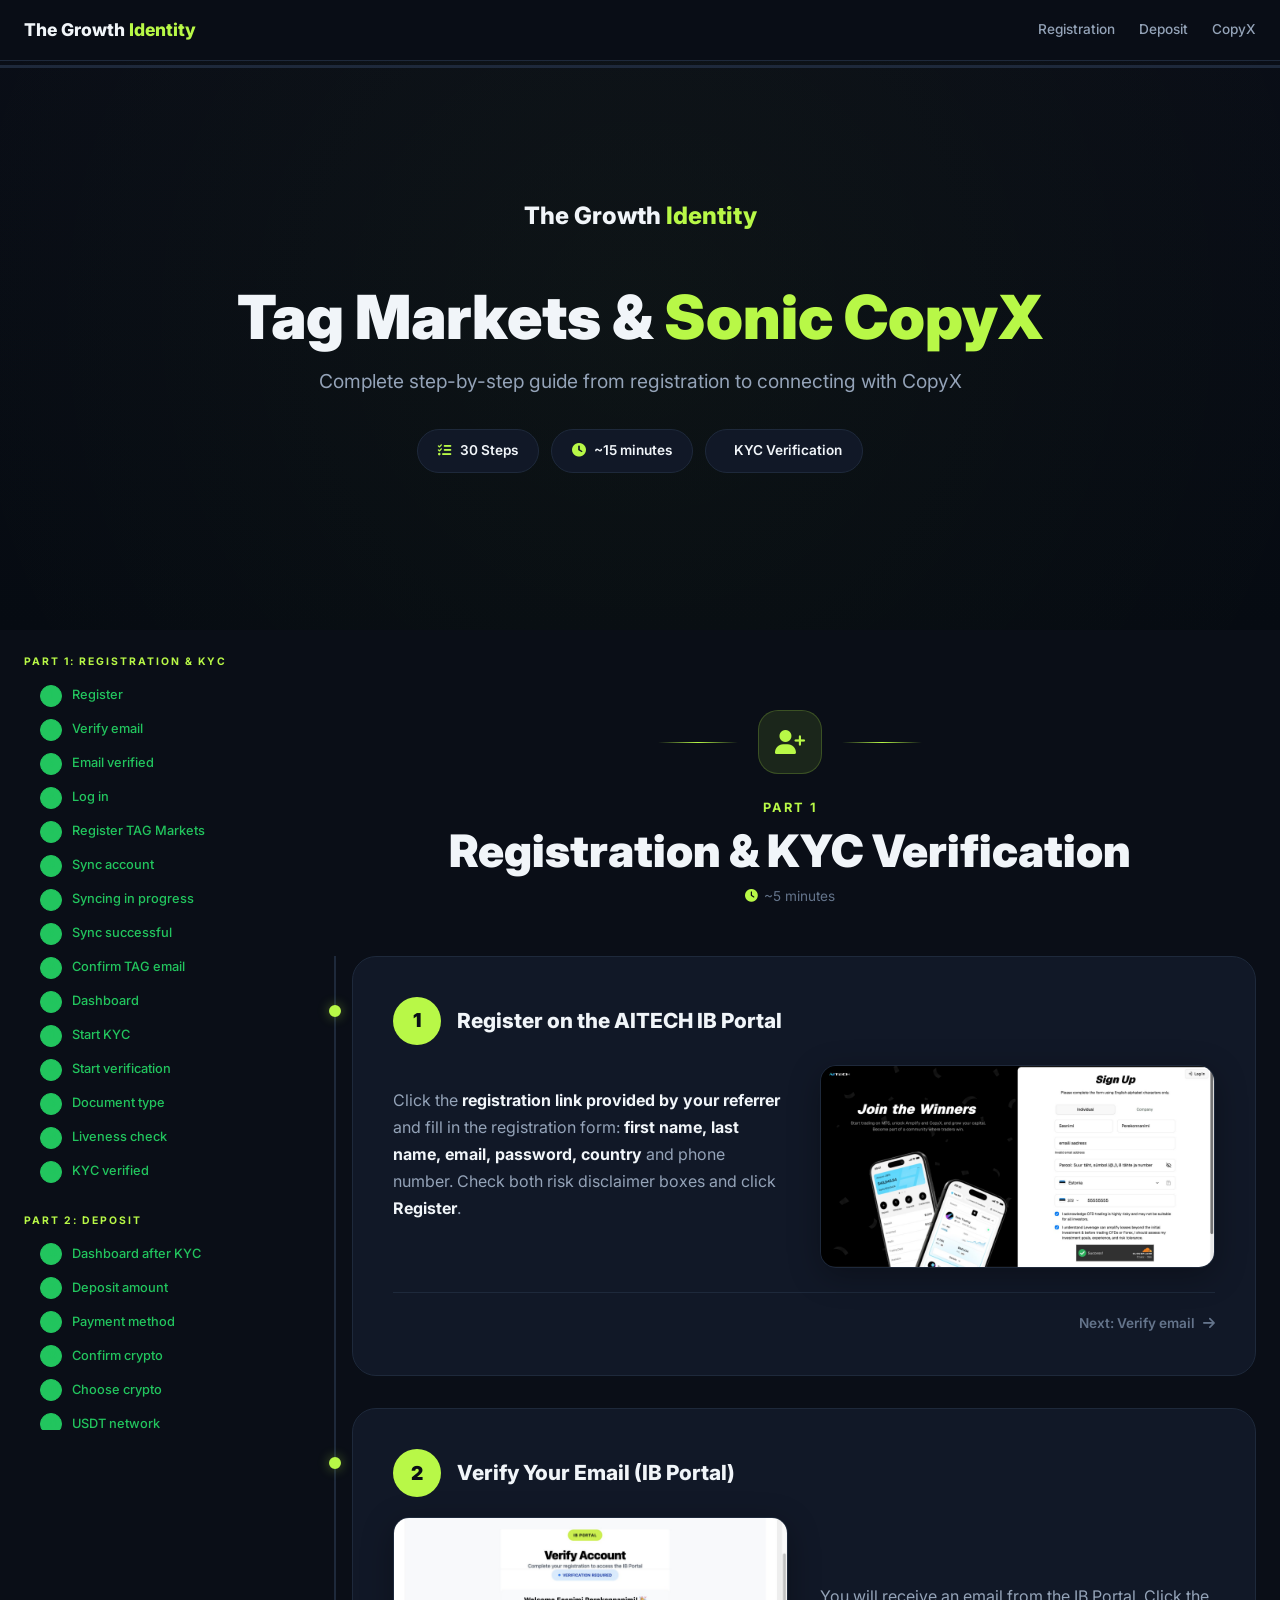
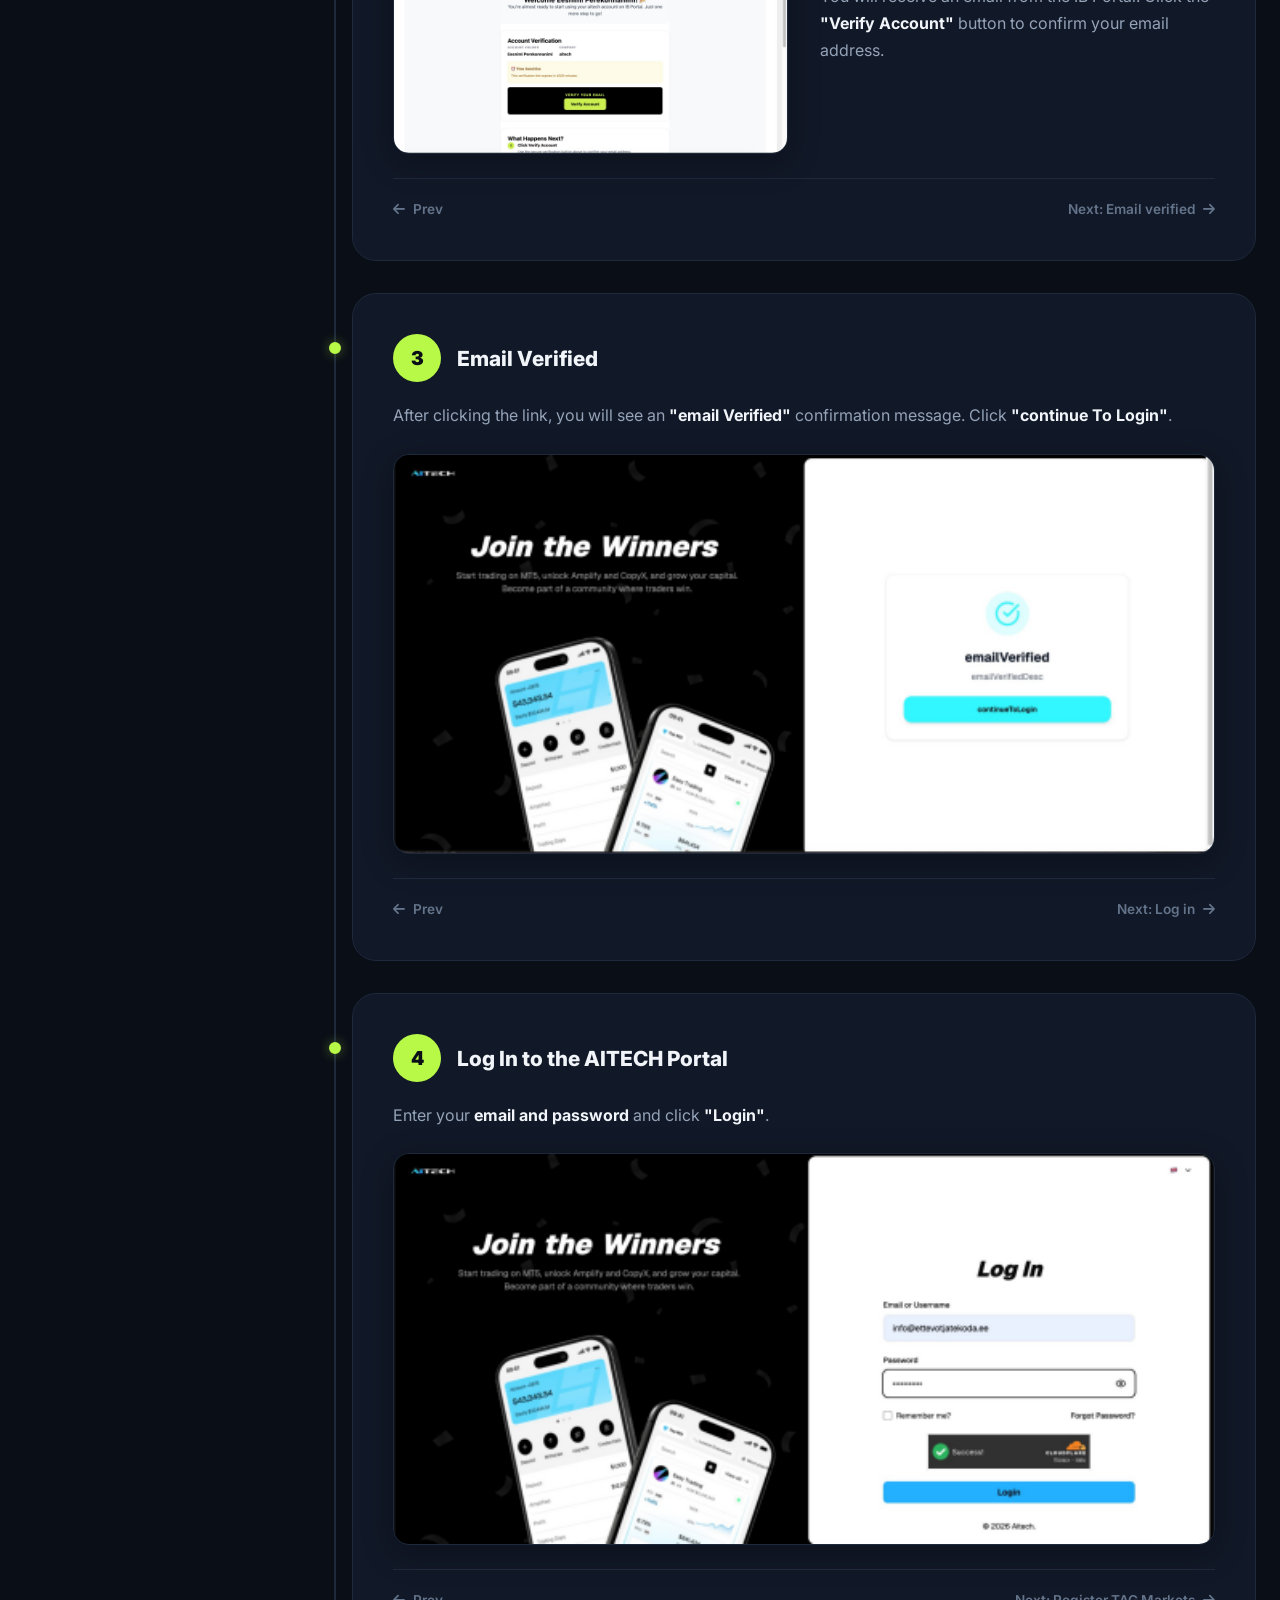
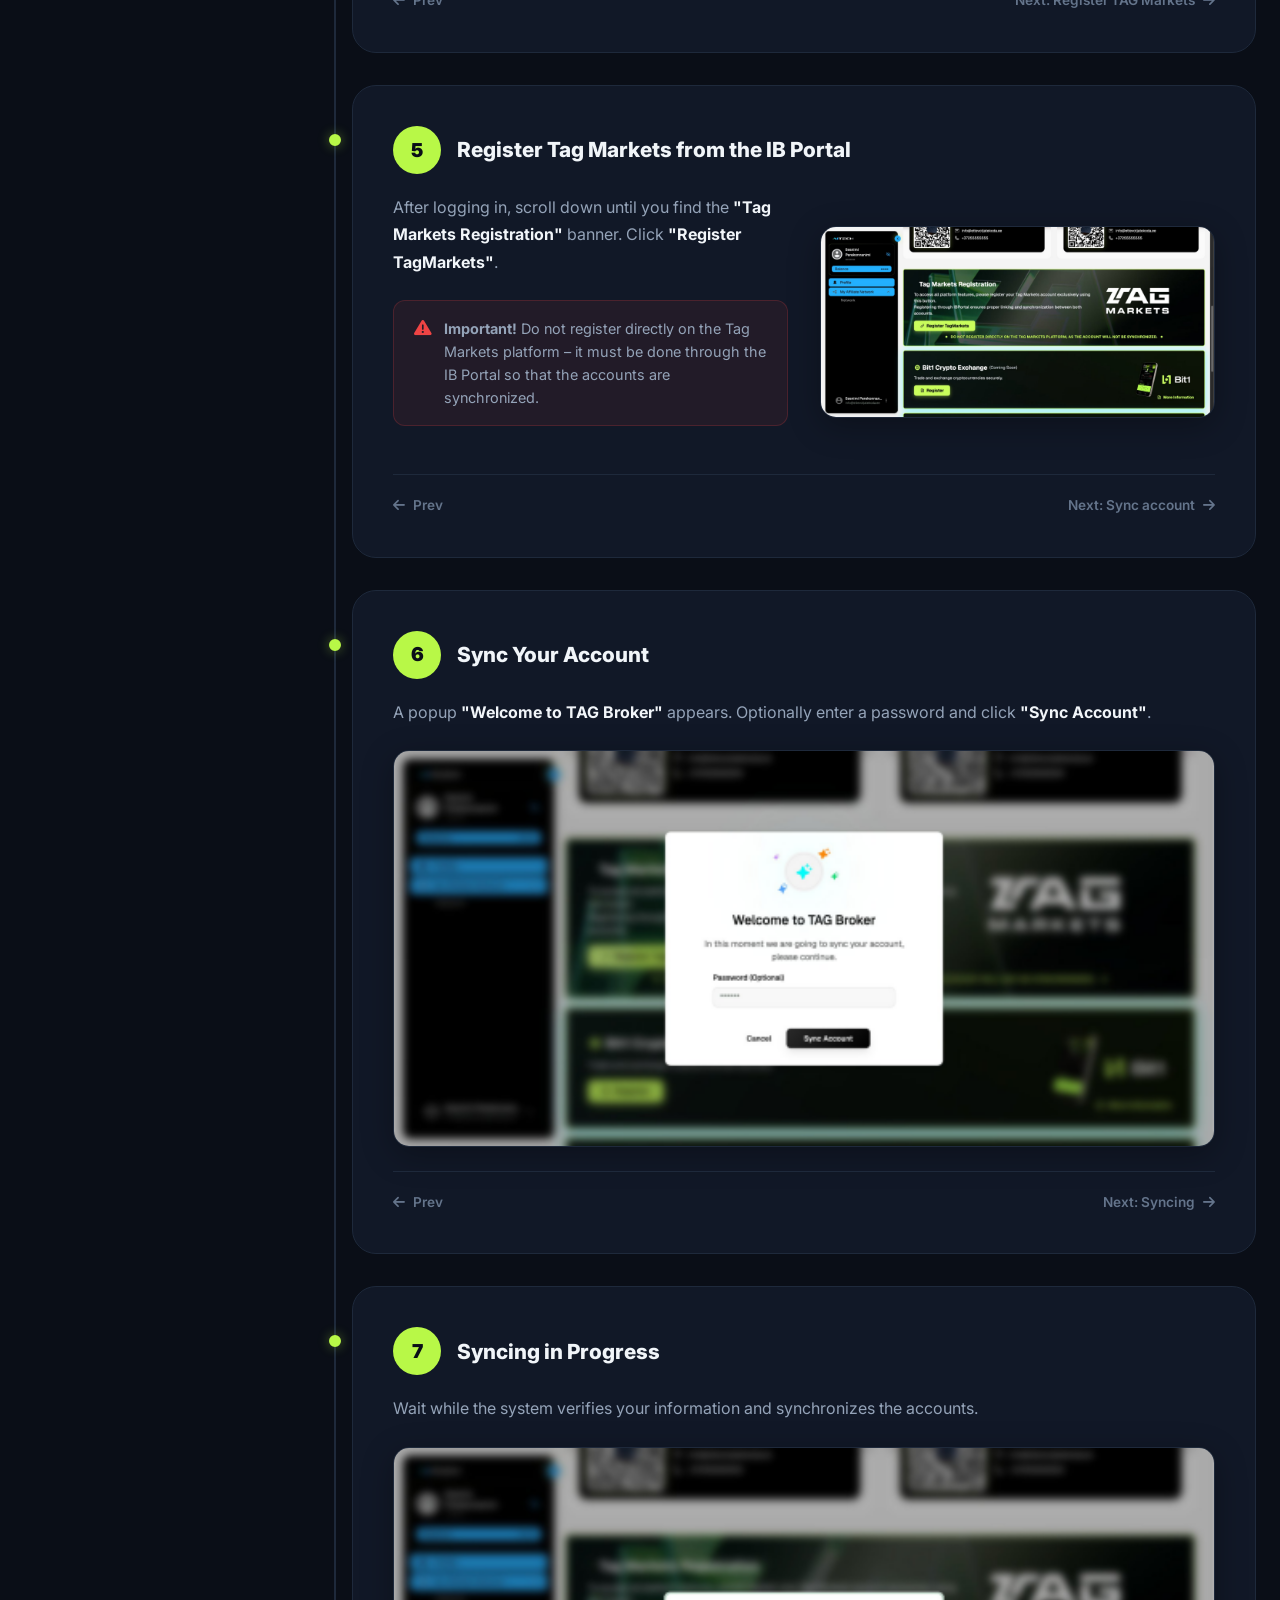
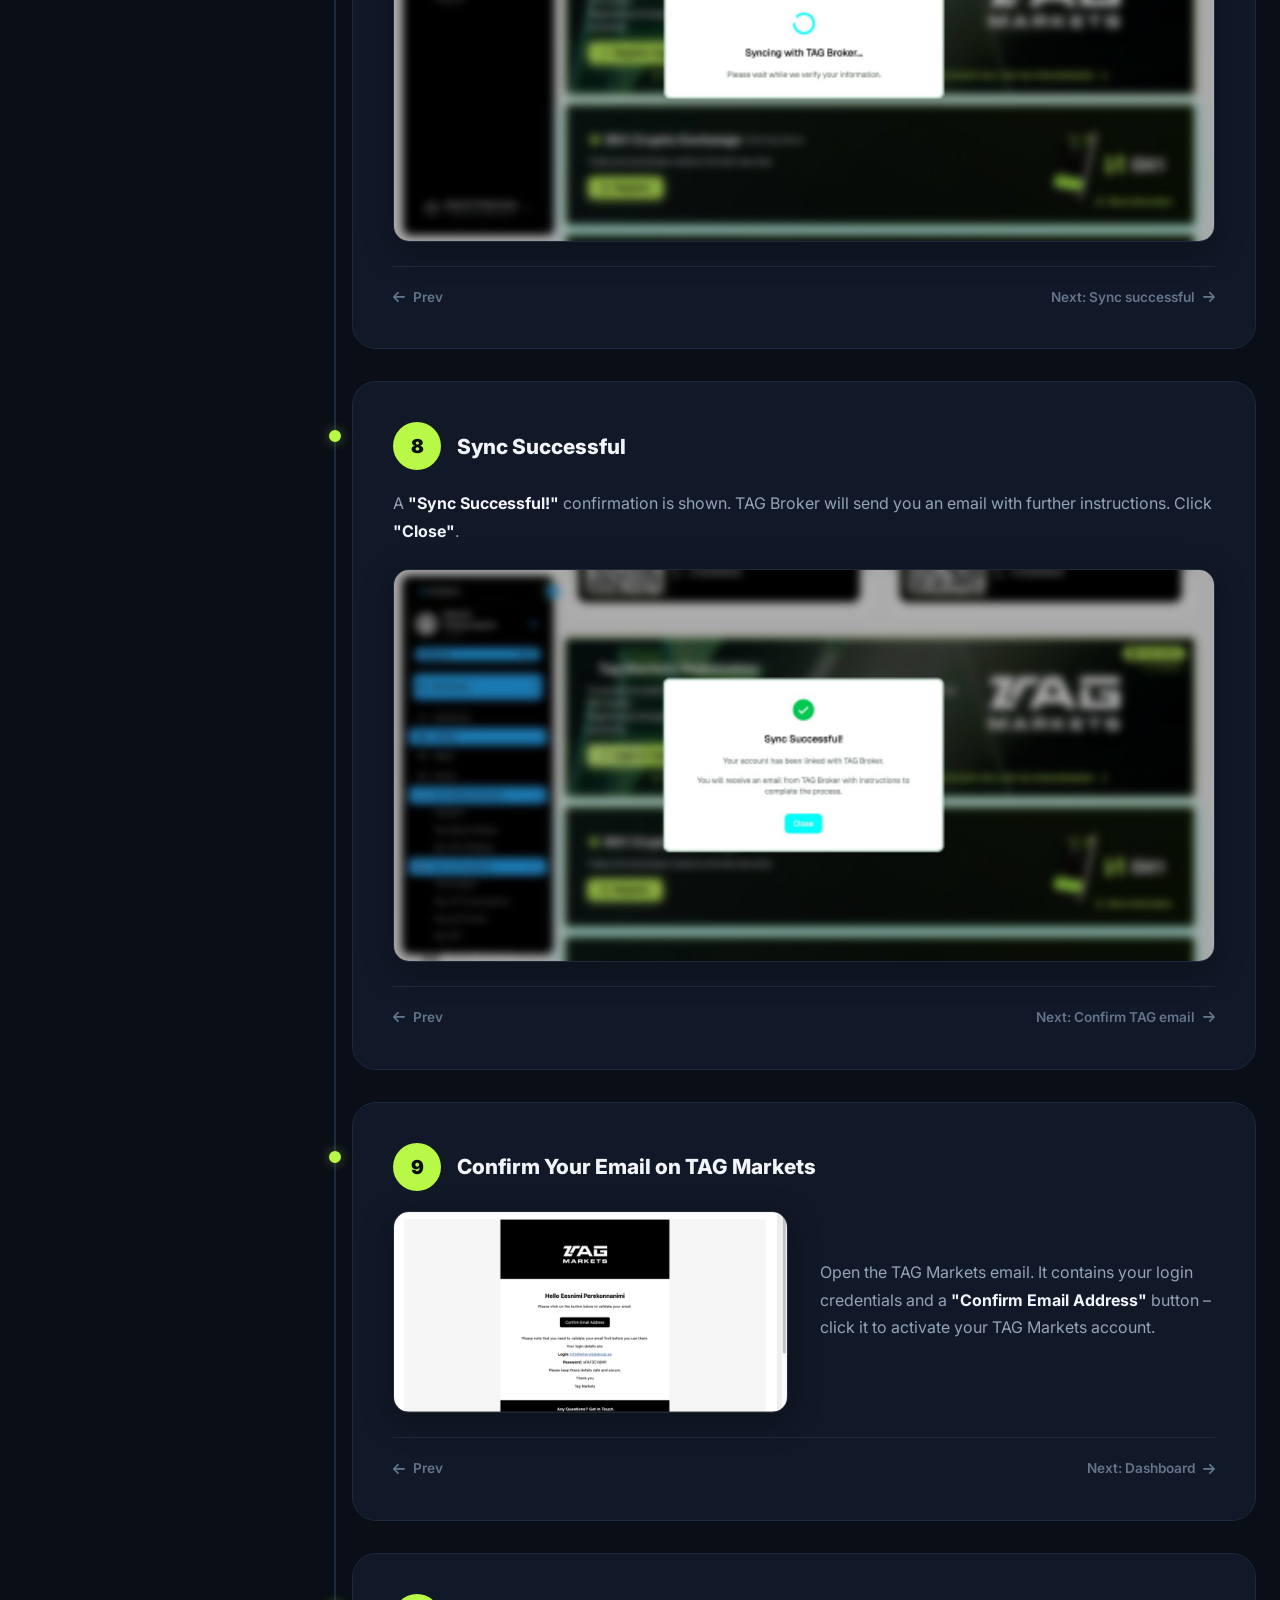
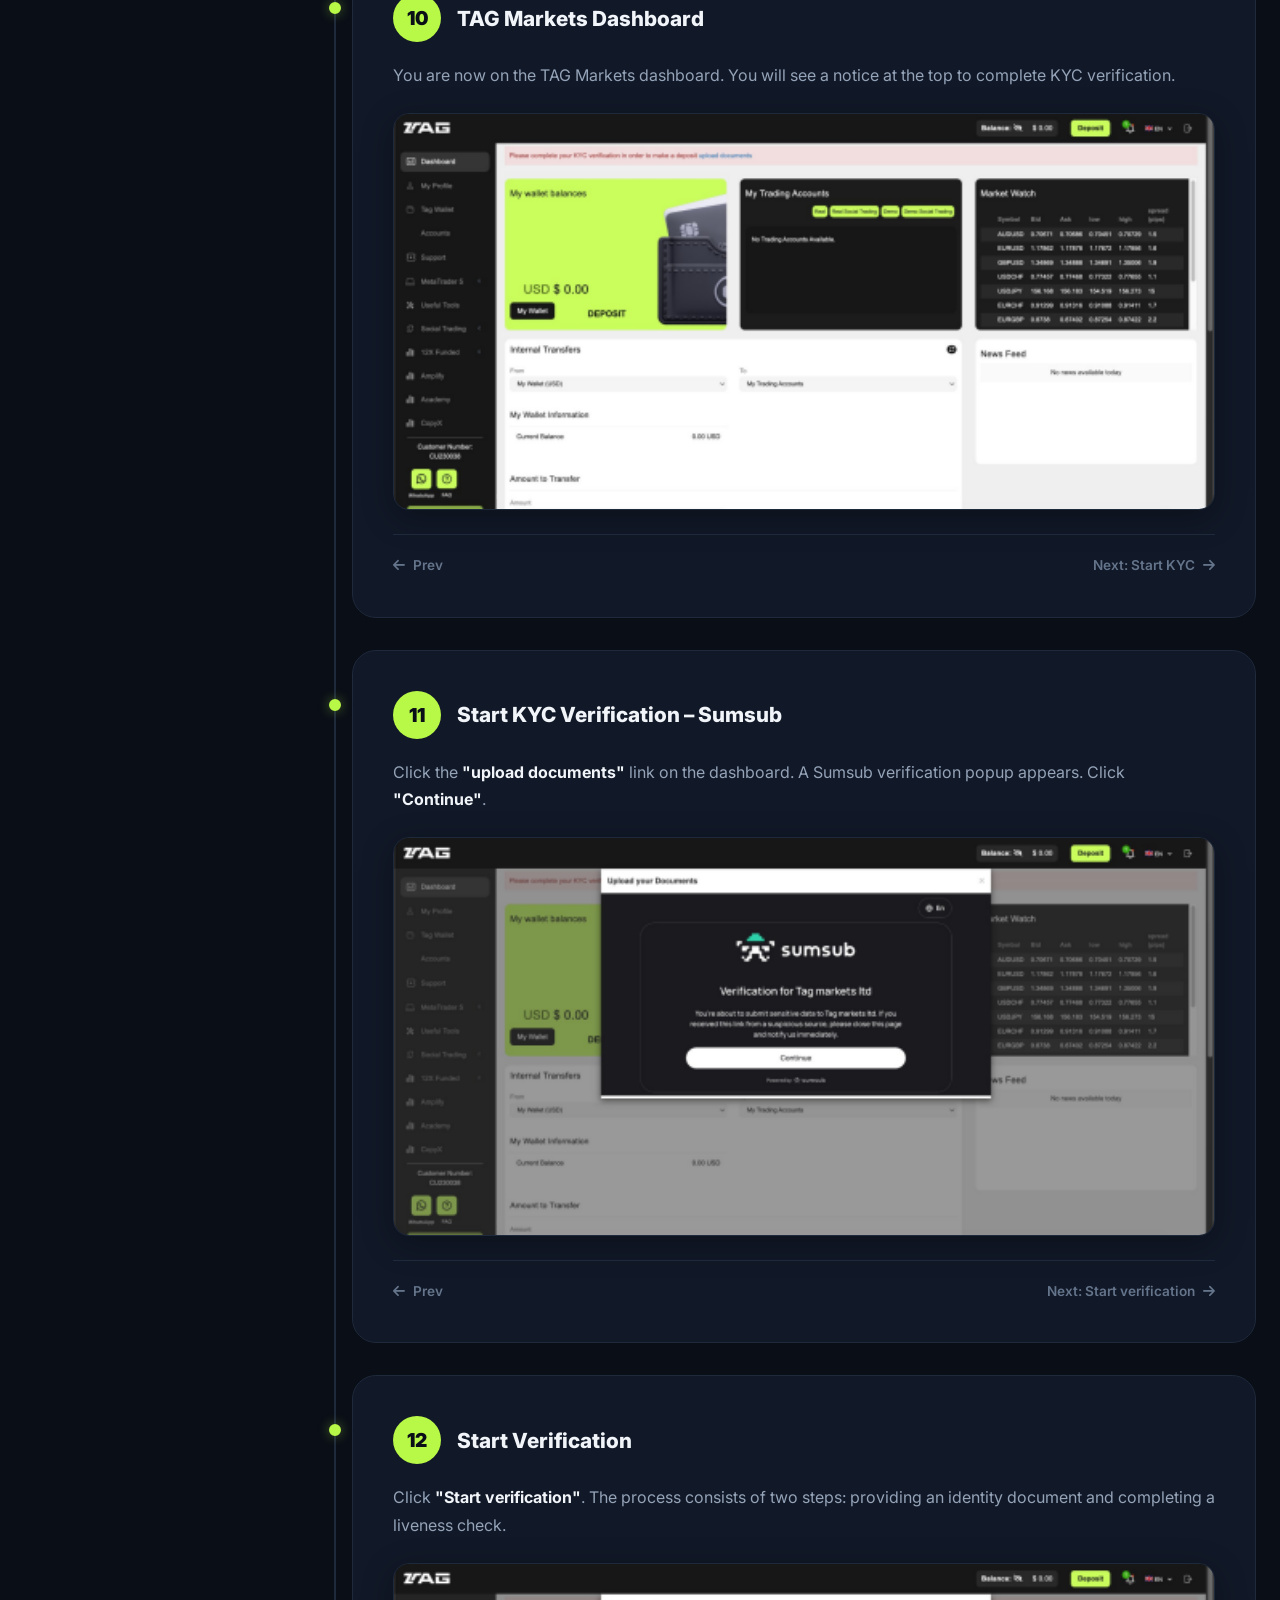
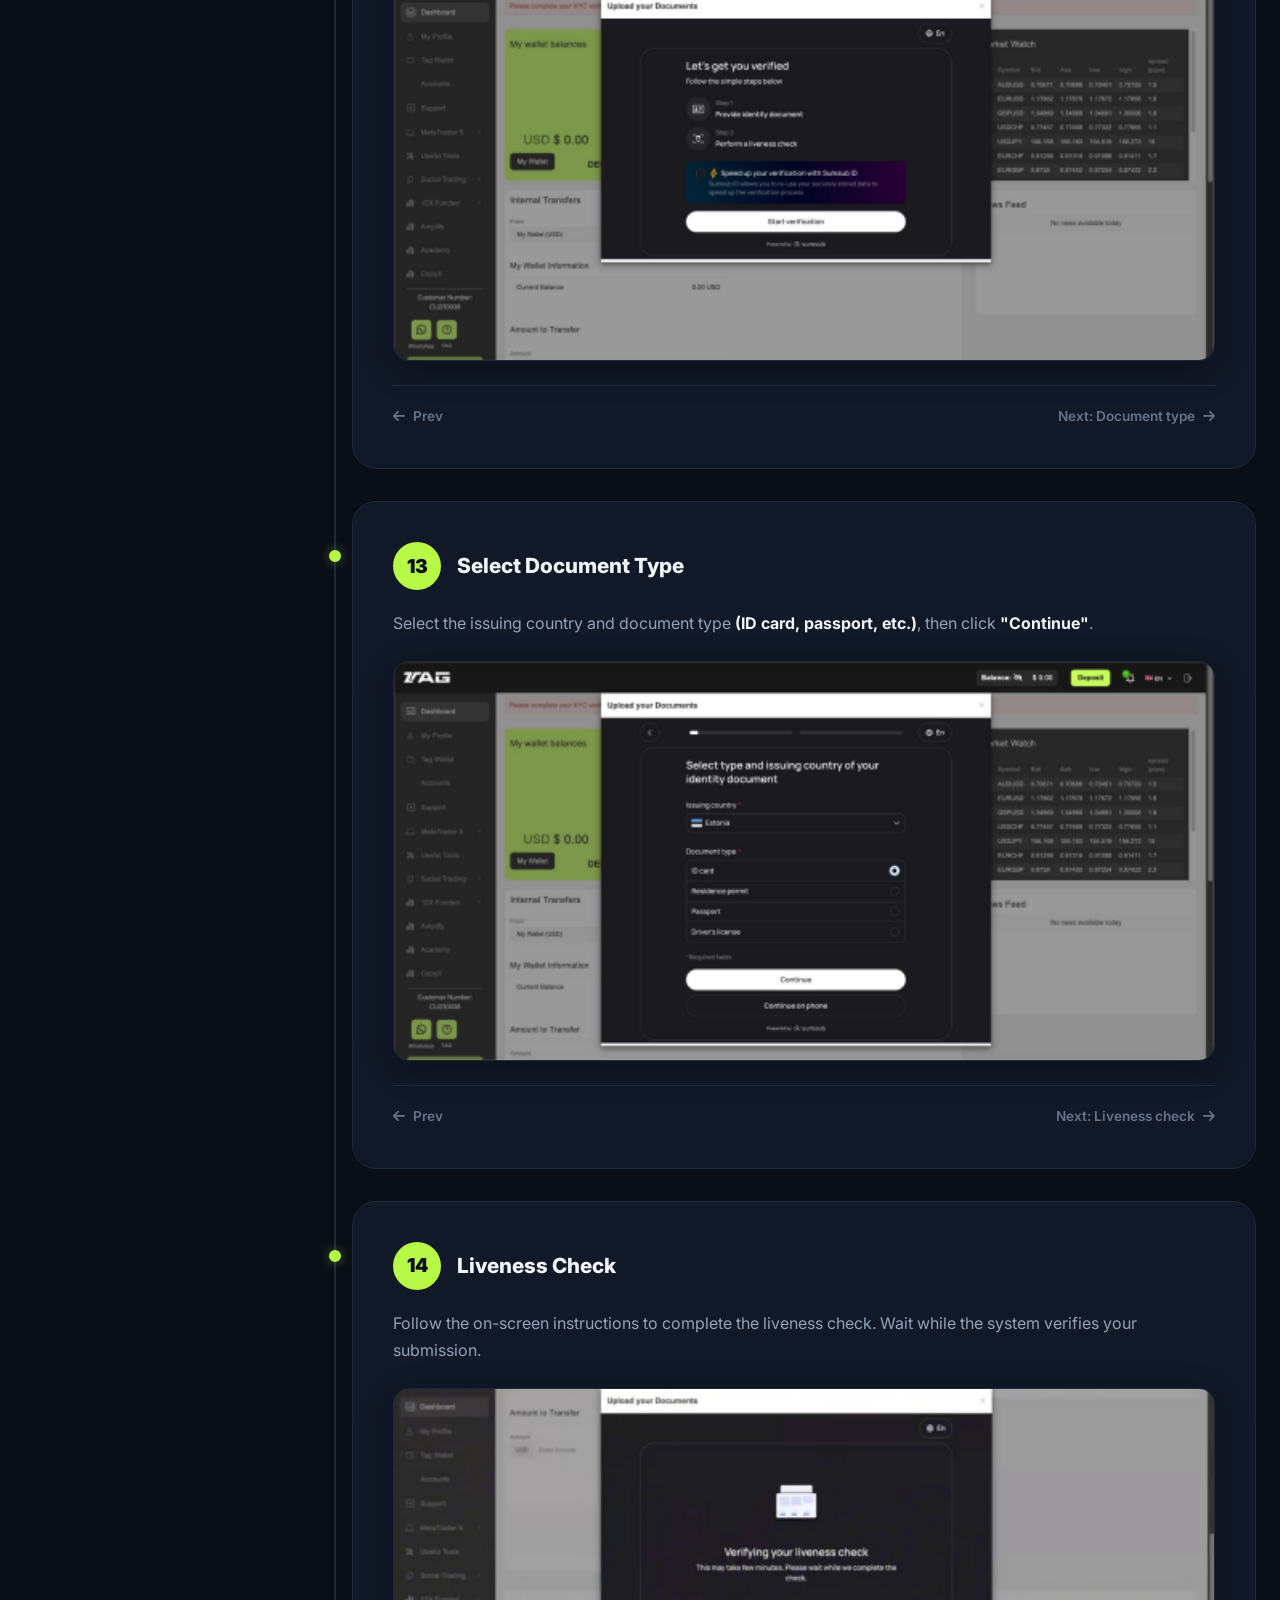
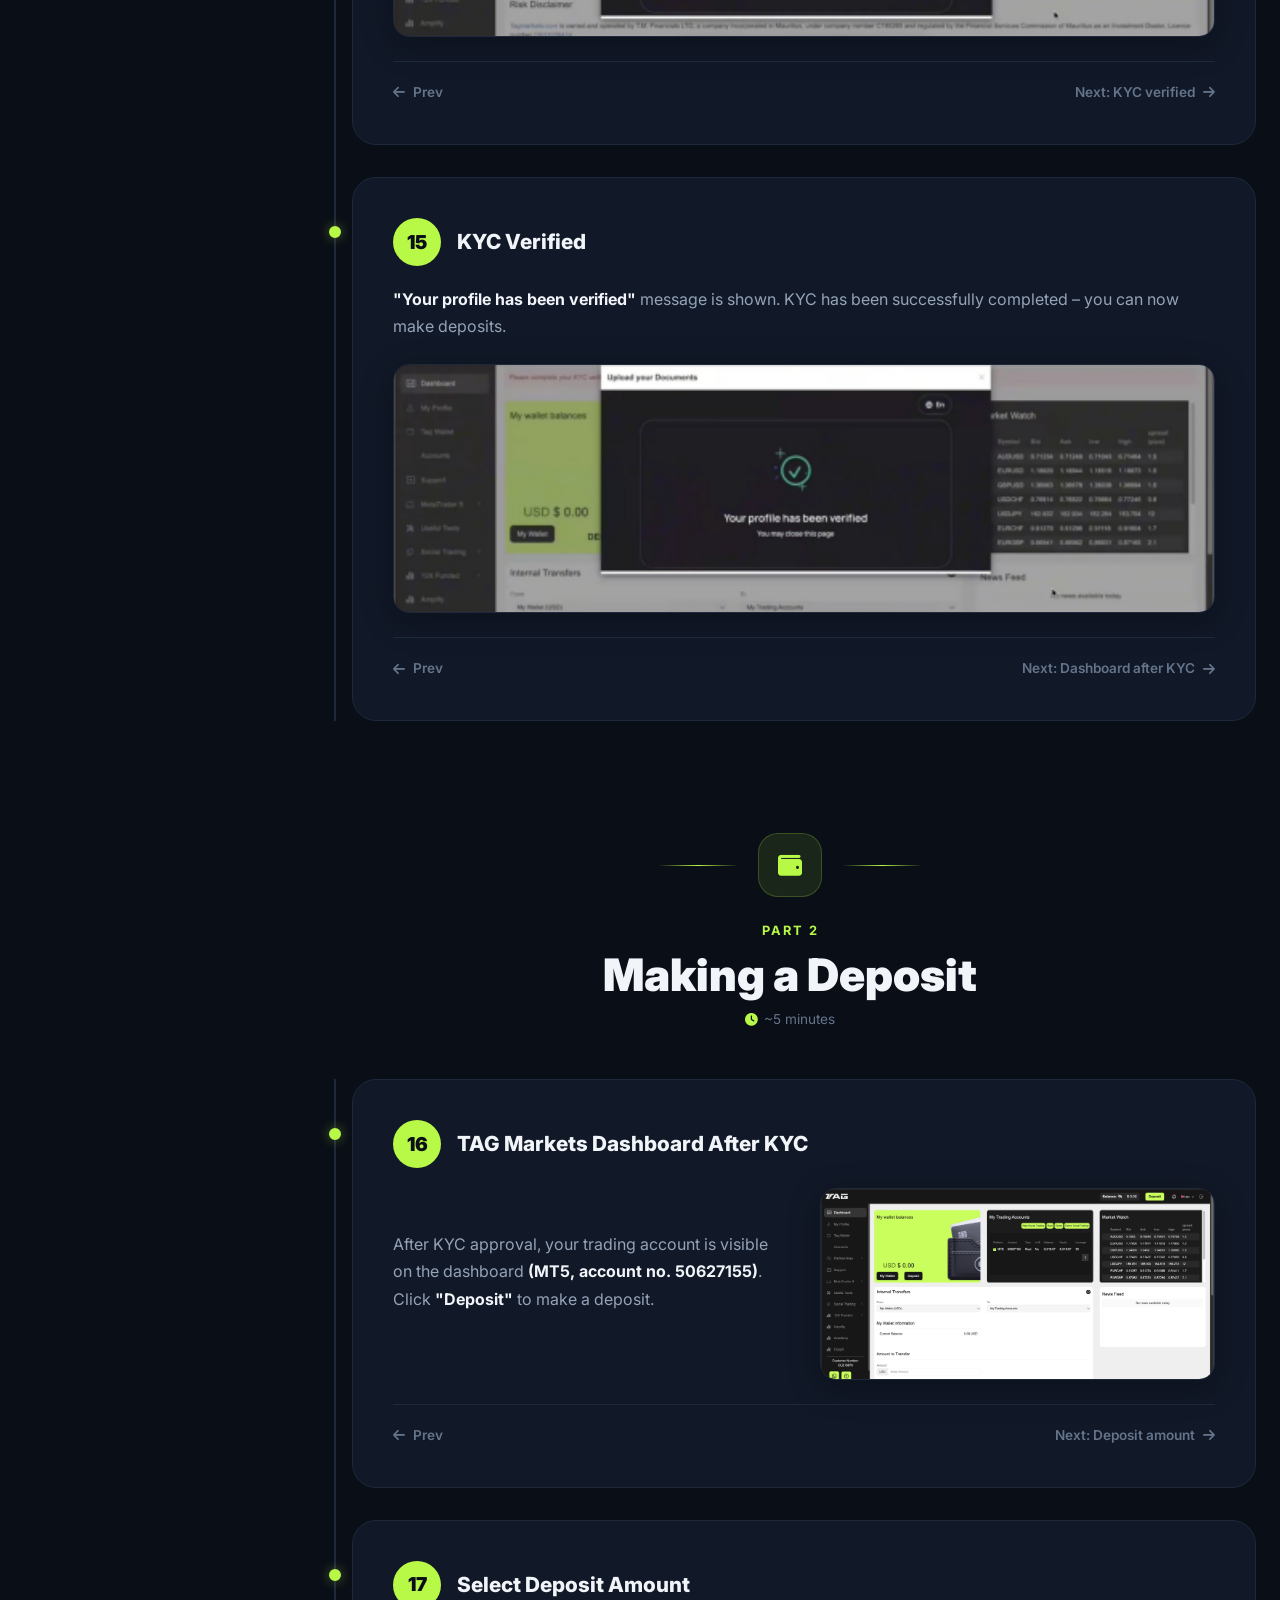
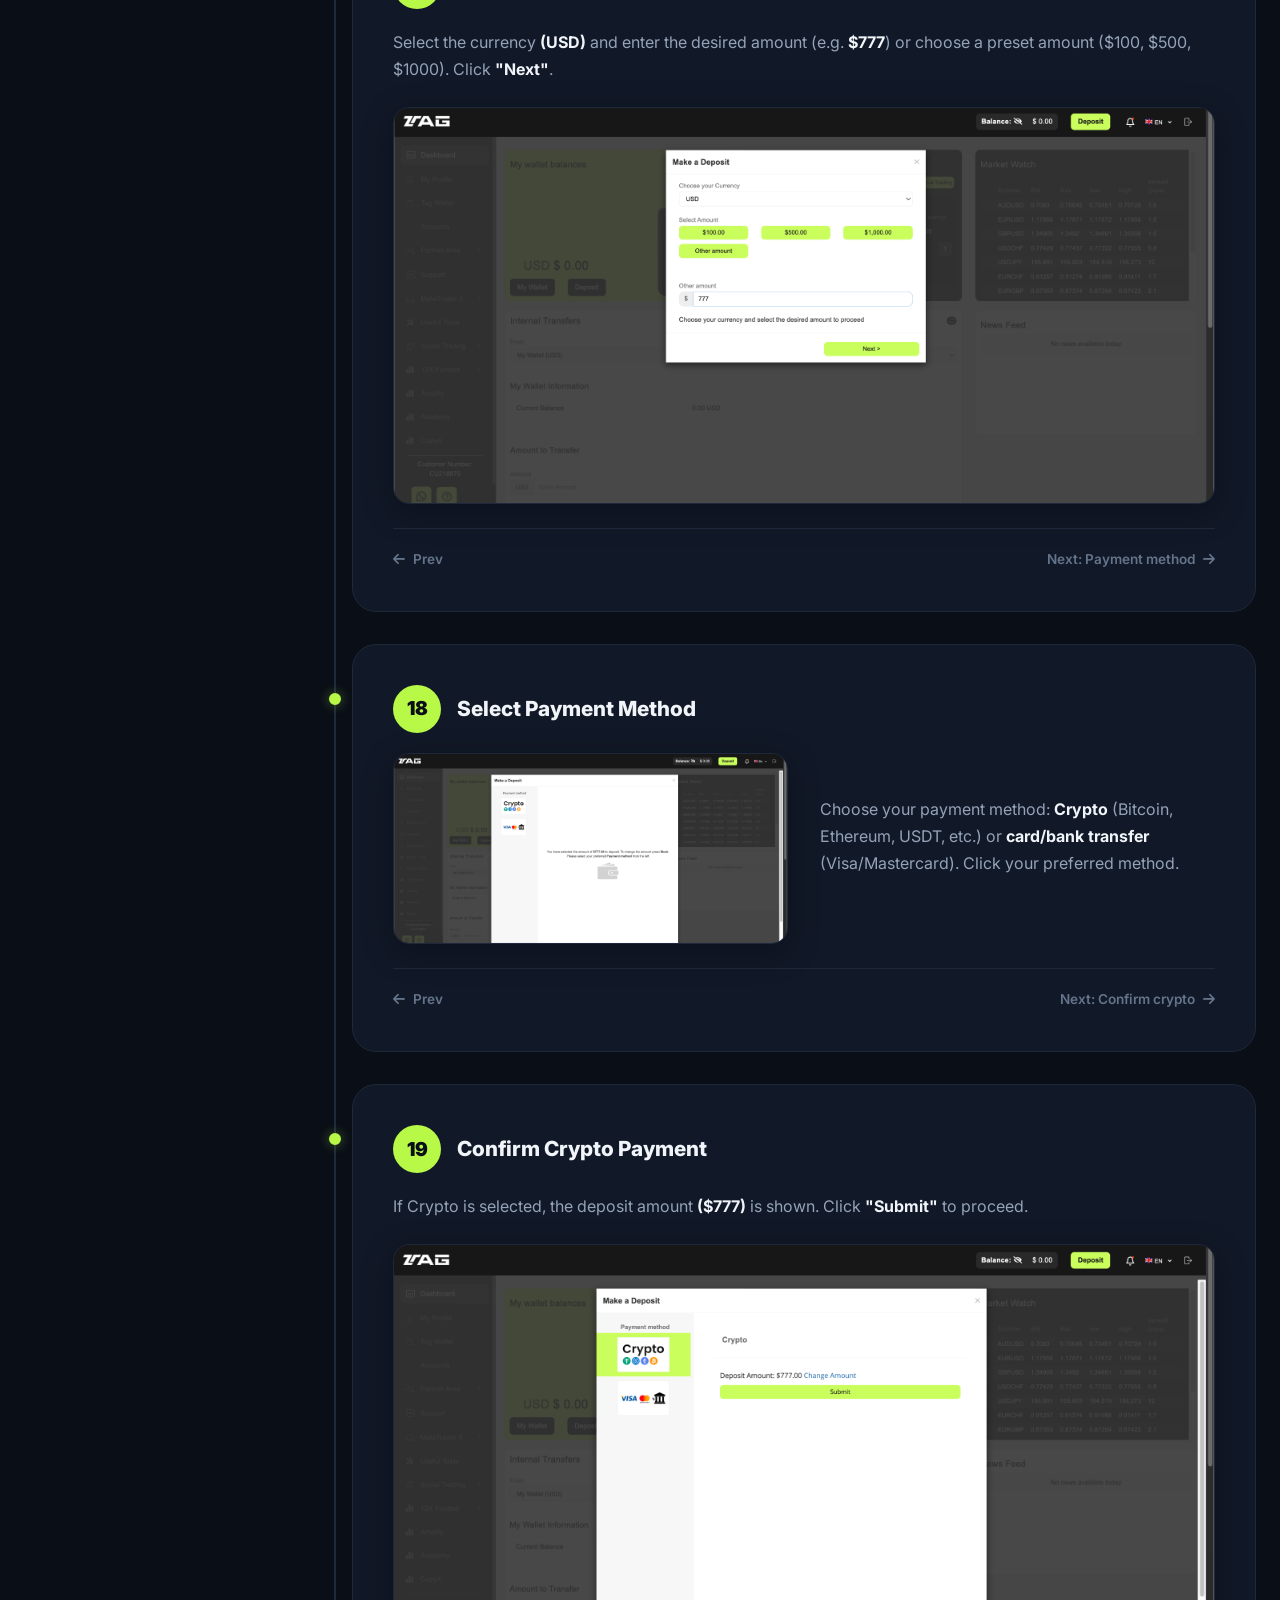
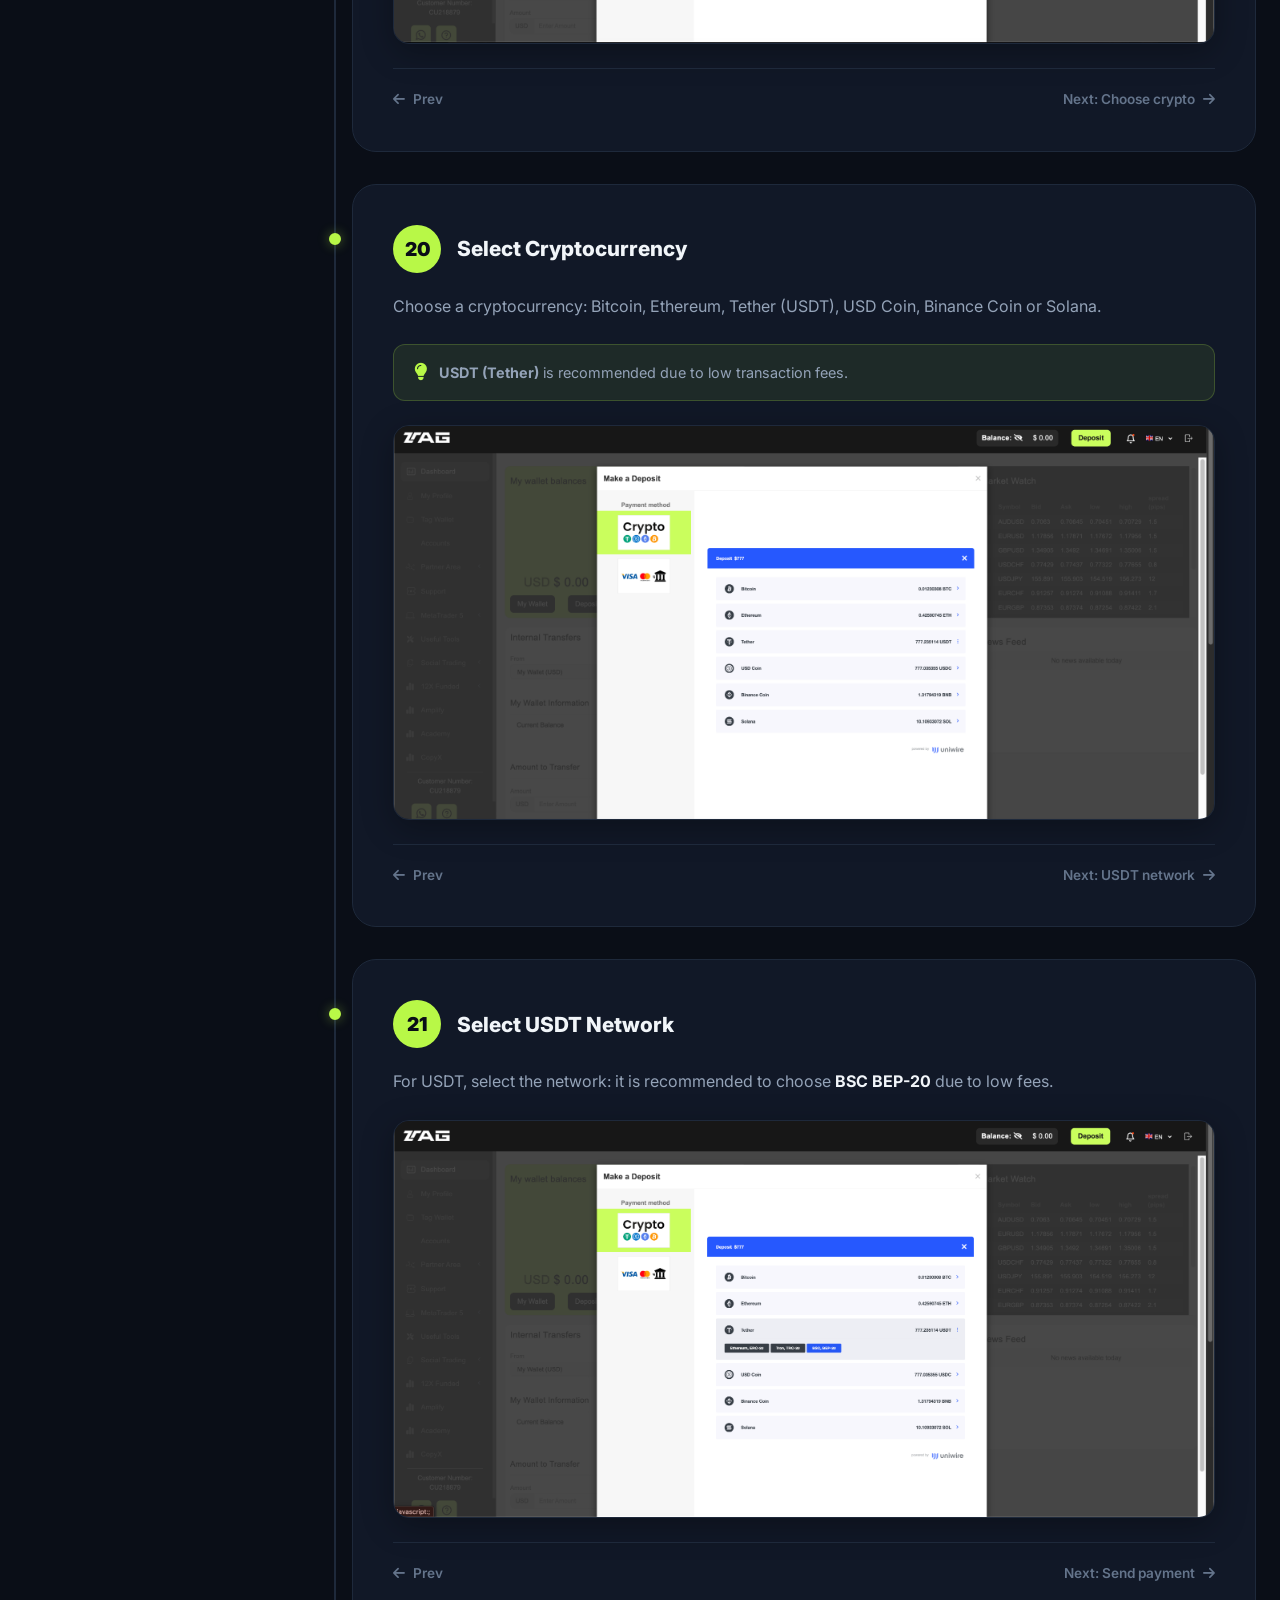
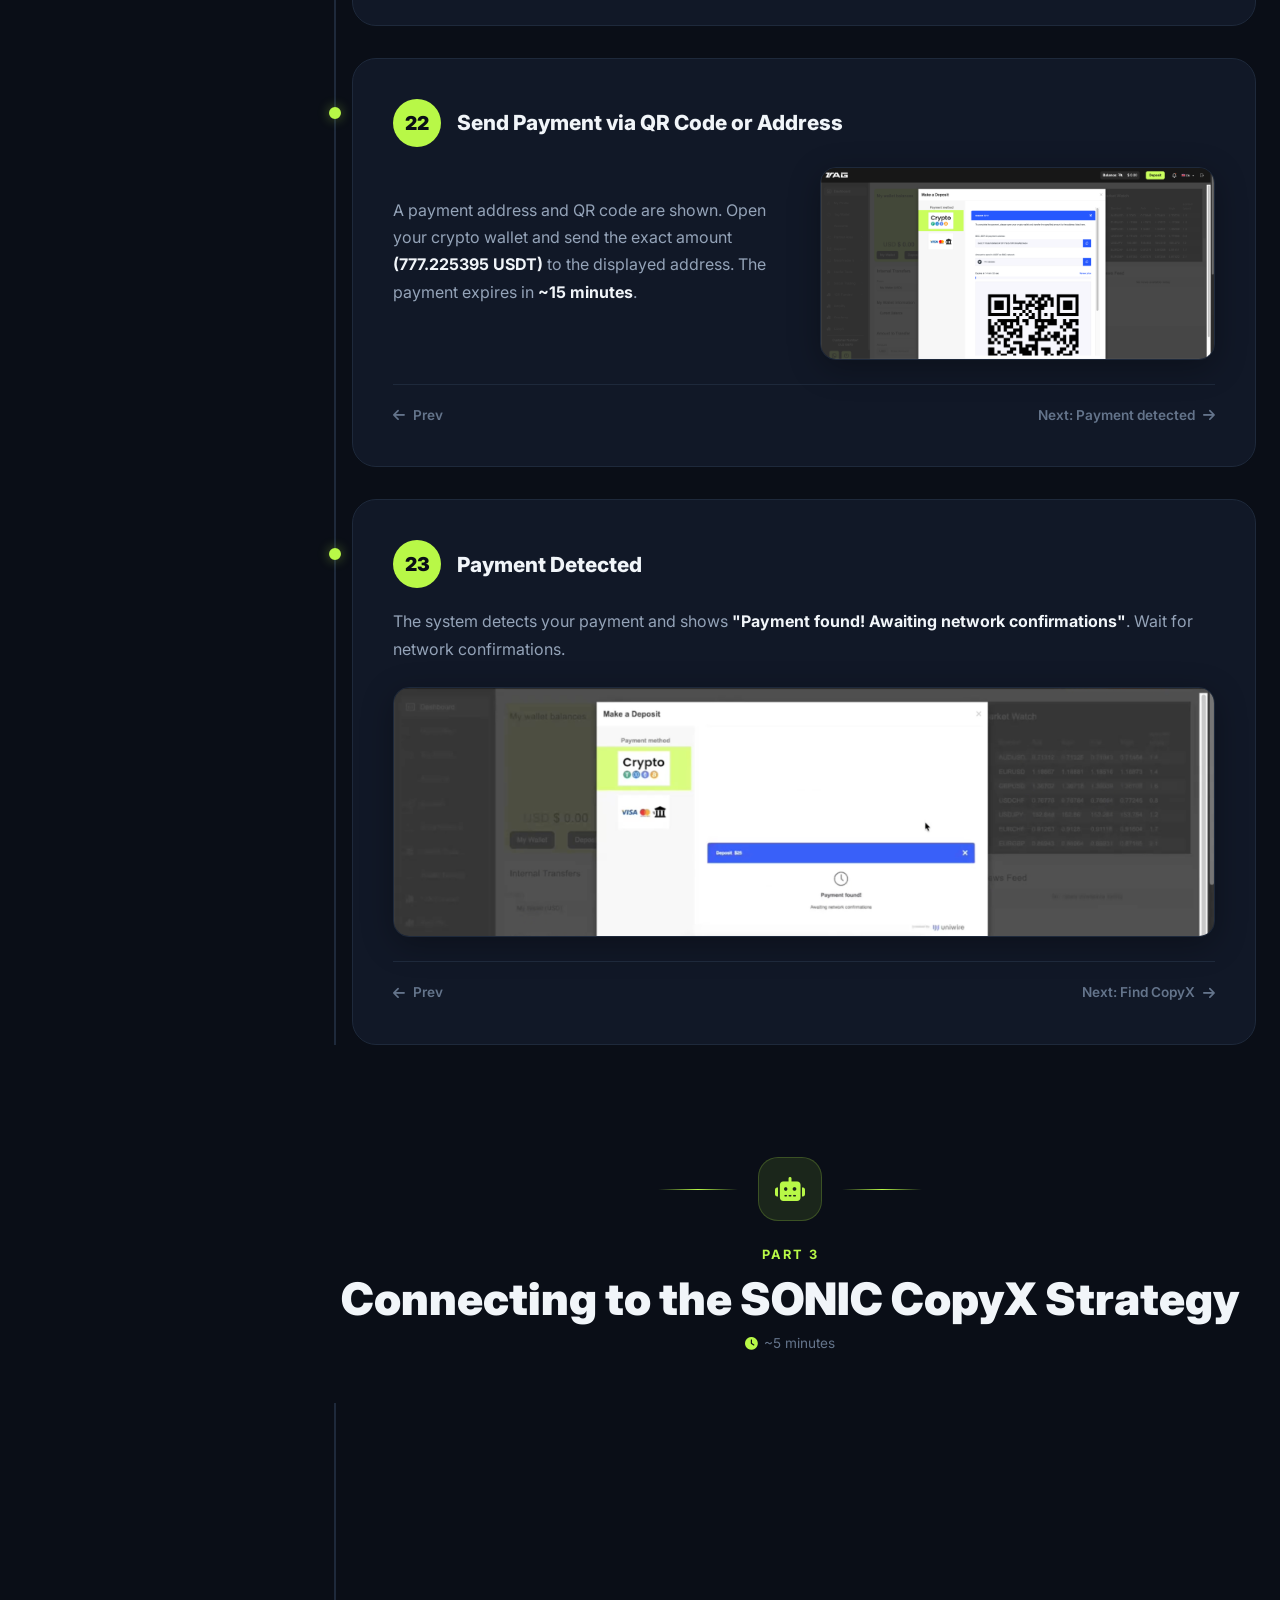
==== guide/index.html @ 84cf0434 "Fix English guide: correct images, text and structure from EN docx - All 31 images re-extracted from" ====
<!DOCTYPE html>
<html lang="en">
<head>
<meta charset="UTF-8">
<meta name="viewport" content="width=device-width, initial-scale=1.0">
<title>TAG Markets & Sonic CopyX Guide | The Growth Identity</title>
<link rel="preconnect" href="https://fonts.googleapis.com">
<link rel="preconnect" href="https://fonts.gstatic.com" crossorigin>
<link href="https://fonts.googleapis.com/css2?family=Inter:wght@400;500;600;700;800;900&display=swap" rel="stylesheet">
<link rel="stylesheet" href="https://cdnjs.cloudflare.com/ajax/libs/font-awesome/6.5.1/css/all.min.css">
<style>
*,*::before,*::after{box-sizing:border-box;margin:0;padding:0}
:root{
--bg:#0a0e17;
--bg-card:#111827;
--bg-dark:#060b12;
--accent:#b8f847;
--accent-dim:#8bc634;
--gold:#d4a94b;
--text:#f1f5f9;
--text-dim:#94a3b8;
--text-muted:#64748b;
--border:#1e293b;
--green:#22c55e;
--red:#ef4444;
}
html{scroll-behavior:smooth}
body{
font-family:'Inter',system-ui,sans-serif;
background:var(--bg);
color:var(--text);
line-height:1.6;
}

/* Navigation */
.nav{
position:fixed;top:0;left:0;right:0;
background:rgba(10,14,23,0.95);
backdrop-filter:blur(10px);
border-bottom:1px solid var(--border);
z-index:100;
padding:16px 24px;
display:flex;
justify-content:space-between;
align-items:center;
}
.nav-logo{
font-weight:800;font-size:1.1rem;
text-decoration:none;color:var(--text);
}
.nav-logo span{color:var(--accent)}
.nav-links{display:flex;gap:24px}
.nav-links a{
color:var(--text-dim);
text-decoration:none;
font-size:0.85rem;
font-weight:500;
transition:color 0.2s;
}
.nav-links a:hover{color:var(--accent)}

/* Hero */
.hero{
min-height:70vh;
padding:120px 48px 80px;
display:flex;
flex-direction:column;
justify-content:center;
text-align:center;
background:linear-gradient(180deg,var(--bg) 0%,var(--bg-dark) 100%);
position:relative;
overflow:hidden;
}
.hero::before{
content:'';
position:absolute;
top:-50%;left:-50%;
width:200%;height:200%;
background:radial-gradient(circle at 50% 50%,rgba(184,248,71,0.03) 0%,transparent 50%);
animation:heroGlow 8s ease-in-out infinite alternate;
}
@keyframes heroGlow{
0%{transform:scale(1)}
100%{transform:scale(1.1)}
}
.hero .logo{
font-size:1.5rem;
font-weight:800;
margin-bottom:48px;
position:relative;
}
.hero .logo span{color:var(--accent)}
.hero h1{
font-size:clamp(2.2rem,5vw,3.8rem);
font-weight:900;
margin-bottom:16px;
line-height:1.1;
position:relative;
}
.hero h1 .highlight{color:var(--accent)}
.hero p{
font-size:1.2rem;
color:var(--text-dim);
max-width:700px;
margin:0 auto 32px;
position:relative;
}
.hero-badges{
display:flex;justify-content:center;flex-wrap:wrap;gap:12px;
position:relative;
}
.hero-badge{
background:var(--bg-card);
border:1px solid var(--border);
border-radius:30px;
padding:10px 20px;
font-size:0.85rem;
font-weight:600;
display:flex;align-items:center;gap:8px;
}
.hero-badge i{color:var(--accent)}

/* Layout */
.layout{
display:flex;
max-width:1300px;
margin:0 auto;
padding:0 24px;
gap:40px;
}

/* Sidebar */
.sidebar{
position:sticky;
top:80px;
width:260px;
height:fit-content;
max-height:calc(100vh - 100px);
overflow-y:auto;
flex-shrink:0;
padding:24px 0;
}
.sidebar::-webkit-scrollbar{width:3px}
.sidebar::-webkit-scrollbar-track{background:transparent}
.sidebar::-webkit-scrollbar-thumb{background:var(--border);border-radius:3px}
.sidebar-part{
font-size:0.65rem;
font-weight:700;
text-transform:uppercase;
letter-spacing:2px;
color:var(--accent);
padding:16px 0 8px;
margin-top:8px;
}
.sidebar-part:first-child{margin-top:0;padding-top:0}
.sidebar-item{
display:flex;
align-items:center;
gap:10px;
padding:6px 12px;
border-radius:8px;
text-decoration:none;
color:var(--text-muted);
font-size:0.8rem;
font-weight:500;
transition:all 0.2s;
border-left:2px solid transparent;
margin-left:2px;
}
.sidebar-item:hover{
color:var(--text-dim);
background:rgba(255,255,255,0.02);
}
.sidebar-item.active{
color:var(--accent);
border-left-color:var(--accent);
background:rgba(184,248,71,0.05);
}
.sidebar-item.completed{
color:var(--green);
}
.sidebar-item.completed .sidebar-num{
background:var(--green);
border-color:var(--green);
}
.sidebar-num{
width:22px;height:22px;
border:1.5px solid var(--border);
border-radius:50%;
display:flex;align-items:center;justify-content:center;
font-size:0.65rem;
font-weight:700;
flex-shrink:0;
transition:all 0.2s;
}
.sidebar-item.active .sidebar-num{
background:var(--accent);
border-color:var(--accent);
color:var(--bg);
}

/* Main content */
.guide-content{
flex:1;
min-width:0;
padding:0 0 80px;
}

/* Part headers */
.part-header{
text-align:center;
padding:80px 0 48px;
position:relative;
}
.part-divider{
display:flex;
align-items:center;
justify-content:center;
gap:20px;
margin-bottom:24px;
}
.part-divider-line{
height:1px;
width:80px;
background:linear-gradient(90deg,transparent,var(--accent),transparent);
}
.part-icon{
width:64px;height:64px;
background:rgba(184,248,71,0.1);
border:1px solid rgba(184,248,71,0.2);
border-radius:20px;
display:flex;align-items:center;justify-content:center;
font-size:1.5rem;
color:var(--accent);
}
.part-label{
font-size:0.8rem;
font-weight:700;
text-transform:uppercase;
letter-spacing:2px;
color:var(--accent);
margin-bottom:8px;
}
.part-title{
font-size:clamp(1.8rem,4vw,2.8rem);
font-weight:900;
line-height:1.15;
margin-bottom:8px;
}
.part-time{
font-size:0.85rem;
color:var(--text-muted);
display:flex;align-items:center;justify-content:center;gap:6px;
}
.part-time i{color:var(--accent);font-size:0.8rem}

/* Timeline connector */
.timeline{
position:relative;
padding-left:28px;
}
.timeline::before{
content:'';
position:absolute;
left:10px;
top:0;
bottom:0;
width:2px;
background:var(--border);
}

/* Step cards */
.step-card{
background:var(--bg-card);
border:1px solid var(--border);
border-radius:24px;
padding:40px;
margin-bottom:32px;
position:relative;
opacity:0;
transform:translateY(30px);
transition:opacity 0.6s ease,transform 0.6s ease,border-color 0.3s;
}
.step-card.visible{
opacity:1;
transform:translateY(0);
}
.step-card:hover{
border-color:rgba(184,248,71,0.3);
}
/* Timeline dot */
.step-card::before{
content:'';
position:absolute;
left:-24px;
top:48px;
width:12px;
height:12px;
background:var(--bg);
border:2px solid var(--border);
border-radius:50%;
transition:all 0.3s;
z-index:1;
}
.step-card.visible::before{
background:var(--accent);
border-color:var(--accent);
box-shadow:0 0 12px rgba(184,248,71,0.4);
}
.step-header{
display:flex;
align-items:center;
gap:16px;
margin-bottom:20px;
}
.step-num{
width:48px;height:48px;
background:var(--accent);
color:var(--bg);
border-radius:50%;
display:flex;align-items:center;justify-content:center;
font-weight:900;font-size:1.2rem;
flex-shrink:0;
}
.step-title{
font-size:1.3rem;
font-weight:800;
}
.step-desc{
color:var(--text-dim);
font-size:1rem;
line-height:1.7;
margin-bottom:24px;
}
.step-desc strong{
color:var(--text);
font-weight:700;
}
.step-note{
background:rgba(184,248,71,0.08);
border:1px solid rgba(184,248,71,0.2);
border-radius:12px;
padding:16px 20px;
margin-bottom:24px;
display:flex;
align-items:flex-start;
gap:12px;
font-size:0.9rem;
color:var(--text-dim);
}
.step-note i{
color:var(--accent);
font-size:1.1rem;
margin-top:2px;
flex-shrink:0;
}
.step-note.warning{
background:rgba(239,68,68,0.08);
border-color:rgba(239,68,68,0.2);
}
.step-note.warning i{color:var(--red)}
.step-image{
border-radius:16px;
overflow:hidden;
border:1px solid var(--border);
box-shadow:0 8px 32px rgba(0,0,0,0.3);
transition:transform 0.3s,box-shadow 0.3s;
}
.step-image:hover{
transform:scale(1.01);
box-shadow:0 12px 48px rgba(0,0,0,0.4);
}
.step-image img{
width:100%;
height:auto;
display:block;
}

/* Alternating layout for wider cards */
.step-split{
display:grid;
grid-template-columns:1fr 1fr;
gap:32px;
align-items:center;
}
.step-split.reverse{direction:rtl}
.step-split.reverse > *{direction:ltr}
.step-split-text{}
.step-split-image{}

/* Step nav */
.step-nav{
display:flex;
justify-content:space-between;
margin-top:24px;
padding-top:20px;
border-top:1px solid var(--border);
}
.step-nav a{
display:flex;
align-items:center;
gap:8px;
color:var(--text-muted);
text-decoration:none;
font-size:0.85rem;
font-weight:600;
transition:color 0.2s;
}
.step-nav a:hover{color:var(--accent)}

/* Progress bar */
.progress-bar{
position:fixed;
top:65px;left:0;right:0;
height:3px;
background:var(--border);
z-index:99;
}
.progress-fill{
height:100%;
background:linear-gradient(90deg,var(--accent),var(--green));
width:0%;
transition:width 0.3s;
}

/* Footer */
.guide-footer{
text-align:center;
padding:60px 24px;
background:var(--bg-dark);
}
.footer-card{
background:var(--bg-card);
border:1px solid var(--border);
border-radius:24px;
padding:48px;
max-width:600px;
margin:0 auto;
}
.footer-icon{font-size:3rem;margin-bottom:16px}
.footer-card h2{font-size:1.8rem;font-weight:900;margin-bottom:8px}
.footer-card h2 span{color:var(--accent)}
.footer-card p{
color:var(--text-dim);font-size:1rem;margin-bottom:24px;line-height:1.7;
}
.footer-links{
display:flex;justify-content:center;gap:16px;flex-wrap:wrap;
}
.footer-link{
display:flex;align-items:center;gap:10px;
background:var(--bg);
border:1px solid var(--border);
border-radius:12px;
padding:14px 24px;
color:var(--text);
text-decoration:none;
font-weight:600;
font-size:0.9rem;
transition:all 0.2s;
}
.footer-link:hover{border-color:var(--accent);color:var(--accent)}
.footer-link i{color:var(--accent)}

/* Back to top */
.back-to-top{
position:fixed;
bottom:24px;right:24px;
width:48px;height:48px;
background:var(--accent);
color:var(--bg);
border:none;
border-radius:50%;
display:flex;align-items:center;justify-content:center;
font-size:1.2rem;
cursor:pointer;
opacity:0;
transform:translateY(20px);
transition:all 0.3s;
z-index:50;
box-shadow:0 4px 20px rgba(184,248,71,0.3);
}
.back-to-top.show{
opacity:1;
transform:translateY(0);
}
.back-to-top:hover{
transform:translateY(-2px);
box-shadow:0 6px 24px rgba(184,248,71,0.4);
}

/* Mobile menu */
.mobile-menu-btn{
display:none;
background:none;border:none;color:var(--text);
font-size:1.4rem;cursor:pointer;padding:8px;
z-index:201;
}
.mobile-drawer{
position:fixed;top:0;right:-300px;
width:300px;height:100vh;
background:var(--bg-dark);
border-left:1px solid var(--border);
z-index:200;
padding:80px 20px 24px;
overflow-y:auto;
transition:right 0.3s ease;
}
.mobile-drawer.open{right:0}
.mobile-drawer-overlay{
position:fixed;top:0;left:0;right:0;bottom:0;
background:rgba(0,0,0,0.6);
z-index:199;
opacity:0;pointer-events:none;
transition:opacity 0.3s;
}
.mobile-drawer-overlay.open{opacity:1;pointer-events:all}
.mobile-drawer .sidebar-part{
font-size:0.65rem;font-weight:700;text-transform:uppercase;
letter-spacing:2px;color:var(--accent);
padding:16px 0 8px;margin-top:8px;
}
.mobile-drawer .sidebar-part:first-child{margin-top:0;padding-top:0}
.mobile-drawer .sidebar-item{
display:flex;align-items:center;gap:10px;
padding:10px 12px;border-radius:8px;
text-decoration:none;color:var(--text-muted);
font-size:0.85rem;font-weight:500;transition:all 0.2s;
}
.mobile-drawer .sidebar-item.active{color:var(--accent);background:rgba(184,248,71,0.05)}
.mobile-drawer .sidebar-item.completed{color:var(--green)}
.mobile-drawer .sidebar-num{
width:24px;height:24px;
border:1.5px solid var(--border);border-radius:50%;
display:flex;align-items:center;justify-content:center;
font-size:0.7rem;font-weight:700;flex-shrink:0;
}
.mobile-drawer .sidebar-item.active .sidebar-num{
background:var(--accent);border-color:var(--accent);color:var(--bg);
}
.mobile-drawer .sidebar-item.completed .sidebar-num{
background:var(--green);border-color:var(--green);color:#fff;
}

/* Responsive */
@media(max-width:1024px){
.sidebar{display:none}
.layout{padding:0 24px}
.timeline{padding-left:0}
.timeline::before{display:none}
.step-card::before{display:none}
.mobile-menu-btn{display:block}
.nav-links{display:none}
}
@media(max-width:768px){
.hero{min-height:auto;padding:100px 20px 40px}
.hero h1{font-size:clamp(1.6rem,6vw,2.4rem)}
.hero .logo{font-size:1.2rem;margin-bottom:32px}
.hero p{font-size:0.95rem}
.hero-badges{flex-direction:column;align-items:center;gap:8px}
.hero-badge{font-size:0.8rem;padding:8px 16px}
.layout{padding:0 16px}
.step-card{padding:20px;border-radius:16px;margin-bottom:24px}
.step-split{grid-template-columns:1fr;gap:20px}
.step-split.reverse{direction:ltr}
.step-split.reverse > *{direction:ltr}
.step-split-text{order:1}
.step-split-image{order:2}
.step-num{width:40px;height:40px;font-size:1rem}
.step-header h3{font-size:1.1rem}
.step-split-text p{font-size:0.9rem}
.step-split-text ul{font-size:0.9rem}
.step-img{border-radius:12px}
.step-nav a{font-size:0.8rem;gap:6px}
.part-section{padding:60px 0 32px}
.part-icon{width:48px;height:48px;font-size:1.2rem;border-radius:14px}
.part-section h2{font-size:1.4rem}
.part-section p{font-size:0.85rem}
.part-divider-line{width:40px}
.footer-card{padding:32px 20px;border-radius:16px}
.footer-card h2{font-size:1.4rem}
.footer-card p{font-size:0.9rem}
.footer-links{flex-direction:column;align-items:center}
.footer-link{width:100%;justify-content:center;padding:12px 20px;font-size:0.85rem}
.back-to-top{width:42px;height:42px;font-size:1rem;bottom:16px;right:16px}
.nav{padding:12px 16px}
.nav-logo{font-size:1rem}
}
@media(max-width:400px){
.hero{padding:90px 16px 32px}
.hero h1{font-size:1.4rem}
.layout{padding:0 12px}
.step-card{padding:16px;border-radius:12px}
.step-split{gap:16px}
.step-num{width:36px;height:36px;font-size:0.9rem}
.step-header{gap:12px;margin-bottom:16px}
.step-header h3{font-size:1rem}
.step-nav{flex-direction:column;gap:12px;align-items:stretch;text-align:center}
.step-nav a{justify-content:center}
.part-section{padding:48px 0 24px}
.part-icon{width:40px;height:40px;font-size:1rem;border-radius:12px}
.part-section h2{font-size:1.2rem}
.mobile-drawer{width:260px}
}
</style>
</head>
<body>

<!-- Navigation -->
<nav class="nav">
<a href="/" class="nav-logo">The Growth <span>Identity</span></a>
<div class="nav-links">
<a href="#part1">Registration</a>
<a href="#part2">Deposit</a>
<a href="#part3">CopyX</a>
</div>
<button class="mobile-menu-btn" id="mobileMenuBtn" aria-label="Open menu"><i class="fa-solid fa-bars"></i></button>
</nav>

<!-- Mobile Drawer -->
<div class="mobile-drawer-overlay" id="drawerOverlay"></div>
<div class="mobile-drawer" id="mobileDrawer">
<div class="sidebar-part">Part 1: Registration & KYC</div>
<a href="#step1" class="sidebar-item mobile-nav-link" data-step="1"><span class="sidebar-num">1</span> Register</a>
<a href="#step2" class="sidebar-item mobile-nav-link" data-step="2"><span class="sidebar-num">2</span> Verify email</a>
<a href="#step3" class="sidebar-item mobile-nav-link" data-step="3"><span class="sidebar-num">3</span> Email verified</a>
<a href="#step4" class="sidebar-item mobile-nav-link" data-step="4"><span class="sidebar-num">4</span> Log in</a>
<a href="#step5" class="sidebar-item mobile-nav-link" data-step="5"><span class="sidebar-num">5</span> TAG Markets</a>
<a href="#step6" class="sidebar-item mobile-nav-link" data-step="6"><span class="sidebar-num">6</span> Sync account</a>
<a href="#step7" class="sidebar-item mobile-nav-link" data-step="7"><span class="sidebar-num">7</span> Syncing</a>
<a href="#step8" class="sidebar-item mobile-nav-link" data-step="8"><span class="sidebar-num">8</span> Sync done</a>
<a href="#step9" class="sidebar-item mobile-nav-link" data-step="9"><span class="sidebar-num">9</span> TAG email</a>
<a href="#step10" class="sidebar-item mobile-nav-link" data-step="10"><span class="sidebar-num">10</span> Dashboard</a>
<a href="#step11" class="sidebar-item mobile-nav-link" data-step="11"><span class="sidebar-num">11</span> Start KYC</a>
<a href="#step12" class="sidebar-item mobile-nav-link" data-step="12"><span class="sidebar-num">12</span> Verification</a>
<a href="#step13" class="sidebar-item mobile-nav-link" data-step="13"><span class="sidebar-num">13</span> Document type</a>
<a href="#step14" class="sidebar-item mobile-nav-link" data-step="14"><span class="sidebar-num">14</span> Liveness check</a>
<a href="#step15" class="sidebar-item mobile-nav-link" data-step="15"><span class="sidebar-num">15</span> KYC verified</a>
<div class="sidebar-part">Part 2: Deposit</div>
<a href="#step16" class="sidebar-item mobile-nav-link" data-step="16"><span class="sidebar-num">16</span> Dashboard (KYC)</a>
<a href="#step17" class="sidebar-item mobile-nav-link" data-step="17"><span class="sidebar-num">17</span> Deposit amount</a>
<a href="#step18" class="sidebar-item mobile-nav-link" data-step="18"><span class="sidebar-num">18</span> Payment method</a>
<a href="#step19" class="sidebar-item mobile-nav-link" data-step="19"><span class="sidebar-num">19</span> Confirm crypto</a>
<a href="#step20" class="sidebar-item mobile-nav-link" data-step="20"><span class="sidebar-num">20</span> Choose crypto</a>
<a href="#step21" class="sidebar-item mobile-nav-link" data-step="21"><span class="sidebar-num">21</span> USDT network</a>
<a href="#step22" class="sidebar-item mobile-nav-link" data-step="22"><span class="sidebar-num">22</span> Send payment</a>
<a href="#step23" class="sidebar-item mobile-nav-link" data-step="23"><span class="sidebar-num">23</span> Payment found</a>
<div class="sidebar-part">Part 3: CopyX</div>
<a href="#step24" class="sidebar-item mobile-nav-link" data-step="24"><span class="sidebar-num">24</span> Find CopyX</a>
<a href="#step25" class="sidebar-item mobile-nav-link" data-step="25"><span class="sidebar-num">25</span> SONIC details</a>
<a href="#step26" class="sidebar-item mobile-nav-link" data-step="26"><span class="sidebar-num">26</span> Copy Strategy</a>
<a href="#step27" class="sidebar-item mobile-nav-link" data-step="27"><span class="sidebar-num">27</span> Confirm invest</a>
<a href="#step28" class="sidebar-item mobile-nav-link" data-step="28"><span class="sidebar-num">28</span> Community Token</a>
<a href="#step29" class="sidebar-item mobile-nav-link" data-step="29"><span class="sidebar-num">29</span> HASH & Copy Now</a>
<a href="#step30" class="sidebar-item mobile-nav-link" data-step="30"><span class="sidebar-num">30</span> Account created!</a>
</div>

<!-- Progress Bar -->
<div class="progress-bar">
<div class="progress-fill" id="progressFill"></div>
</div>

<!-- Hero -->
<section class="hero">
<div class="logo">The Growth <span>Identity</span></div>
<h1>Tag Markets & <span class="highlight">Sonic CopyX</span></h1>
<p>Complete step-by-step guide from registration to connecting with CopyX</p>
<div class="hero-badges">
<div class="hero-badge"><i class="fa-solid fa-list-check"></i> 30 Steps</div>
<div class="hero-badge"><i class="fa-solid fa-clock"></i> ~15 minutes</div>
<div class="hero-badge"><i class="fa-solid fa-shield-check"></i> KYC Verification</div>
</div>
</section>

<!-- Layout: Sidebar + Content -->
<div class="layout">

<!-- Sticky Sidebar -->
<aside class="sidebar" id="sidebar">
<div class="sidebar-part">Part 1: Registration & KYC</div>
<a href="#step1" class="sidebar-item" data-step="1"><span class="sidebar-num">1</span> Register</a>
<a href="#step2" class="sidebar-item" data-step="2"><span class="sidebar-num">2</span> Verify email</a>
<a href="#step3" class="sidebar-item" data-step="3"><span class="sidebar-num">3</span> Email verified</a>
<a href="#step4" class="sidebar-item" data-step="4"><span class="sidebar-num">4</span> Log in</a>
<a href="#step5" class="sidebar-item" data-step="5"><span class="sidebar-num">5</span> Register TAG Markets</a>
<a href="#step6" class="sidebar-item" data-step="6"><span class="sidebar-num">6</span> Sync account</a>
<a href="#step7" class="sidebar-item" data-step="7"><span class="sidebar-num">7</span> Syncing in progress</a>
<a href="#step8" class="sidebar-item" data-step="8"><span class="sidebar-num">8</span> Sync successful</a>
<a href="#step9" class="sidebar-item" data-step="9"><span class="sidebar-num">9</span> Confirm TAG email</a>
<a href="#step10" class="sidebar-item" data-step="10"><span class="sidebar-num">10</span> Dashboard</a>
<a href="#step11" class="sidebar-item" data-step="11"><span class="sidebar-num">11</span> Start KYC</a>
<a href="#step12" class="sidebar-item" data-step="12"><span class="sidebar-num">12</span> Start verification</a>
<a href="#step13" class="sidebar-item" data-step="13"><span class="sidebar-num">13</span> Document type</a>
<a href="#step14" class="sidebar-item" data-step="14"><span class="sidebar-num">14</span> Liveness check</a>
<a href="#step15" class="sidebar-item" data-step="15"><span class="sidebar-num">15</span> KYC verified</a>
<div class="sidebar-part">Part 2: Deposit</div>
<a href="#step16" class="sidebar-item" data-step="16"><span class="sidebar-num">16</span> Dashboard after KYC</a>
<a href="#step17" class="sidebar-item" data-step="17"><span class="sidebar-num">17</span> Deposit amount</a>
<a href="#step18" class="sidebar-item" data-step="18"><span class="sidebar-num">18</span> Payment method</a>
<a href="#step19" class="sidebar-item" data-step="19"><span class="sidebar-num">19</span> Confirm crypto</a>
<a href="#step20" class="sidebar-item" data-step="20"><span class="sidebar-num">20</span> Choose crypto</a>
<a href="#step21" class="sidebar-item" data-step="21"><span class="sidebar-num">21</span> USDT network</a>
<a href="#step22" class="sidebar-item" data-step="22"><span class="sidebar-num">22</span> Send payment</a>
<a href="#step23" class="sidebar-item" data-step="23"><span class="sidebar-num">23</span> Payment detected</a>
<div class="sidebar-part">Part 3: CopyX</div>
<a href="#step24" class="sidebar-item" data-step="24"><span class="sidebar-num">24</span> Find CopyX</a>
<a href="#step25" class="sidebar-item" data-step="25"><span class="sidebar-num">25</span> SONIC details</a>
<a href="#step26" class="sidebar-item" data-step="26"><span class="sidebar-num">26</span> Copy Strategy</a>
<a href="#step27" class="sidebar-item" data-step="27"><span class="sidebar-num">27</span> Confirm investment</a>
<a href="#step28" class="sidebar-item" data-step="28"><span class="sidebar-num">28</span> Community Token</a>
<a href="#step29" class="sidebar-item" data-step="29"><span class="sidebar-num">29</span> HASH & Copy Now</a>
<a href="#step30" class="sidebar-item" data-step="30"><span class="sidebar-num">30</span> Account created!</a>
</aside>

<!-- Main Content -->
<main class="guide-content">

<!-- ============================================ -->
<!-- PART 1: Registration & KYC Verification      -->
<!-- ============================================ -->

<div class="part-header" id="part1">
<div class="part-divider">
<div class="part-divider-line"></div>
<div class="part-icon"><i class="fa-solid fa-user-plus"></i></div>
<div class="part-divider-line"></div>
</div>
<div class="part-label">Part 1</div>
<div class="part-title">Registration & KYC Verification</div>
<div class="part-time"><i class="fa-solid fa-clock"></i> ~5 minutes</div>
</div>

<div class="timeline">

<!-- Step 1 -->
<div class="step-card" id="step1">
<div class="step-header">
<div class="step-num">1</div>
<div class="step-title">Register on the AITECH IB Portal</div>
</div>
<div class="step-split">
<div class="step-split-text">
<div class="step-desc">
Click the <strong>registration link provided by your referrer</strong> and fill in the registration form: <strong>first name, last name, email, password, country</strong> and phone number. Check both risk disclaimer boxes and click <strong>Register</strong>.
</div>
</div>
<div class="step-split-image">
<div class="step-image">
<img src="images/image13.png" alt="AITECH IB Portal registration form" loading="lazy">
</div>
</div>
</div>
<div class="step-nav">
<span></span>
<a href="#step2">Next: Verify email <i class="fa-solid fa-arrow-right"></i></a>
</div>
</div>

<!-- Step 2 -->
<div class="step-card" id="step2">
<div class="step-header">
<div class="step-num">2</div>
<div class="step-title">Verify Your Email (IB Portal)</div>
</div>
<div class="step-split reverse">
<div class="step-split-text">
<div class="step-desc">
You will receive an email from the IB Portal. Click the <strong>"Verify Account"</strong> button to confirm your email address.
</div>
</div>
<div class="step-split-image">
<div class="step-image">
<img src="images/image14.png" alt="Email verification link" loading="lazy">
</div>
</div>
</div>
<div class="step-nav">
<a href="#step1"><i class="fa-solid fa-arrow-left"></i> Prev</a>
<a href="#step3">Next: Email verified <i class="fa-solid fa-arrow-right"></i></a>
</div>
</div>

<!-- Step 3 -->
<div class="step-card" id="step3">
<div class="step-header">
<div class="step-num">3</div>
<div class="step-title">Email Verified</div>
</div>
<div class="step-desc">
After clicking the link, you will see an <strong>"email Verified"</strong> confirmation message. Click <strong>"continue To Login"</strong>.
</div>
<div class="step-image">
<img src="images/image7.png" alt="Email verified" loading="lazy">
</div>
<div class="step-nav">
<a href="#step2"><i class="fa-solid fa-arrow-left"></i> Prev</a>
<a href="#step4">Next: Log in <i class="fa-solid fa-arrow-right"></i></a>
</div>
</div>

<!-- Step 4 -->
<div class="step-card" id="step4">
<div class="step-header">
<div class="step-num">4</div>
<div class="step-title">Log In to the AITECH Portal</div>
</div>
<div class="step-desc">
Enter your <strong>email and password</strong> and click <strong>"Login"</strong>.
</div>
<div class="step-image">
<img src="images/image1.png" alt="AITECH Portal login" loading="lazy">
</div>
<div class="step-nav">
<a href="#step3"><i class="fa-solid fa-arrow-left"></i> Prev</a>
<a href="#step5">Next: Register TAG Markets <i class="fa-solid fa-arrow-right"></i></a>
</div>
</div>

<!-- Step 5 -->
<div class="step-card" id="step5">
<div class="step-header">
<div class="step-num">5</div>
<div class="step-title">Register Tag Markets from the IB Portal</div>
</div>
<div class="step-split">
<div class="step-split-text">
<div class="step-desc">
After logging in, scroll down until you find the <strong>"Tag Markets Registration"</strong> banner. Click <strong>"Register TagMarkets"</strong>.
</div>
<div class="step-note warning">
<i class="fa-solid fa-triangle-exclamation"></i>
<span><strong>Important!</strong> Do not register directly on the Tag Markets platform – it must be done through the IB Portal so that the accounts are synchronized.</span>
</div>
</div>
<div class="step-split-image">
<div class="step-image">
<img src="images/image2.png" alt="TAG Markets registration from IB Portal" loading="lazy">
</div>
</div>
</div>
<div class="step-nav">
<a href="#step4"><i class="fa-solid fa-arrow-left"></i> Prev</a>
<a href="#step6">Next: Sync account <i class="fa-solid fa-arrow-right"></i></a>
</div>
</div>

<!-- Step 6 -->
<div class="step-card" id="step6">
<div class="step-header">
<div class="step-num">6</div>
<div class="step-title">Sync Your Account</div>
</div>
<div class="step-desc">
A popup <strong>"Welcome to TAG Broker"</strong> appears. Optionally enter a password and click <strong>"Sync Account"</strong>.
</div>
<div class="step-image">
<img src="images/image9.png" alt="Account sync" loading="lazy">
</div>
<div class="step-nav">
<a href="#step5"><i class="fa-solid fa-arrow-left"></i> Prev</a>
<a href="#step7">Next: Syncing <i class="fa-solid fa-arrow-right"></i></a>
</div>
</div>

<!-- Step 7 -->
<div class="step-card" id="step7">
<div class="step-header">
<div class="step-num">7</div>
<div class="step-title">Syncing in Progress</div>
</div>
<div class="step-desc">
Wait while the system verifies your information and synchronizes the accounts.
</div>
<div class="step-image">
<img src="images/image5.png" alt="Syncing in progress" loading="lazy">
</div>
<div class="step-nav">
<a href="#step6"><i class="fa-solid fa-arrow-left"></i> Prev</a>
<a href="#step8">Next: Sync successful <i class="fa-solid fa-arrow-right"></i></a>
</div>
</div>

<!-- Step 8 -->
<div class="step-card" id="step8">
<div class="step-header">
<div class="step-num">8</div>
<div class="step-title">Sync Successful</div>
</div>
<div class="step-desc">
A <strong>"Sync Successful!"</strong> confirmation is shown. TAG Broker will send you an email with further instructions. Click <strong>"Close"</strong>.
</div>
<div class="step-image">
<img src="images/image6.png" alt="Sync successful" loading="lazy">
</div>
<div class="step-nav">
<a href="#step7"><i class="fa-solid fa-arrow-left"></i> Prev</a>
<a href="#step9">Next: Confirm TAG email <i class="fa-solid fa-arrow-right"></i></a>
</div>
</div>

<!-- Step 9 -->
<div class="step-card" id="step9">
<div class="step-header">
<div class="step-num">9</div>
<div class="step-title">Confirm Your Email on TAG Markets</div>
</div>
<div class="step-split reverse">
<div class="step-split-text">
<div class="step-desc">
Open the TAG Markets email. It contains your login credentials and a <strong>"Confirm Email Address"</strong> button – click it to activate your TAG Markets account.
</div>
</div>
<div class="step-split-image">
<div class="step-image">
<img src="images/image12.png" alt="TAG Markets email confirmation" loading="lazy">
</div>
</div>
</div>
<div class="step-nav">
<a href="#step8"><i class="fa-solid fa-arrow-left"></i> Prev</a>
<a href="#step10">Next: Dashboard <i class="fa-solid fa-arrow-right"></i></a>
</div>
</div>

<!-- Step 10 -->
<div class="step-card" id="step10">
<div class="step-header">
<div class="step-num">10</div>
<div class="step-title">TAG Markets Dashboard</div>
</div>
<div class="step-desc">
You are now on the TAG Markets dashboard. You will see a notice at the top to complete KYC verification.
</div>
<div class="step-image">
<img src="images/image18.png" alt="TAG Markets dashboard" loading="lazy">
</div>
<div class="step-nav">
<a href="#step9"><i class="fa-solid fa-arrow-left"></i> Prev</a>
<a href="#step11">Next: Start KYC <i class="fa-solid fa-arrow-right"></i></a>
</div>
</div>

<!-- Step 11 -->
<div class="step-card" id="step11">
<div class="step-header">
<div class="step-num">11</div>
<div class="step-title">Start KYC Verification – Sumsub</div>
</div>
<div class="step-desc">
Click the <strong>"upload documents"</strong> link on the dashboard. A Sumsub verification popup appears. Click <strong>"Continue"</strong>.
</div>
<div class="step-image">
<img src="images/image31.png" alt="Start KYC verification – Sumsub" loading="lazy">
</div>
<div class="step-nav">
<a href="#step10"><i class="fa-solid fa-arrow-left"></i> Prev</a>
<a href="#step12">Next: Start verification <i class="fa-solid fa-arrow-right"></i></a>
</div>
</div>

<!-- Step 12 -->
<div class="step-card" id="step12">
<div class="step-header">
<div class="step-num">12</div>
<div class="step-title">Start Verification</div>
</div>
<div class="step-desc">
Click <strong>"Start verification"</strong>. The process consists of two steps: providing an identity document and completing a liveness check.
</div>
<div class="step-image">
<img src="images/image24.png" alt="Start verification" loading="lazy">
</div>
<div class="step-nav">
<a href="#step11"><i class="fa-solid fa-arrow-left"></i> Prev</a>
<a href="#step13">Next: Document type <i class="fa-solid fa-arrow-right"></i></a>
</div>
</div>

<!-- Step 13 -->
<div class="step-card" id="step13">
<div class="step-header">
<div class="step-num">13</div>
<div class="step-title">Select Document Type</div>
</div>
<div class="step-desc">
Select the issuing country and document type <strong>(ID card, passport, etc.)</strong>, then click <strong>"Continue"</strong>.
</div>
<div class="step-image">
<img src="images/image23.png" alt="Select document type" loading="lazy">
</div>
<div class="step-nav">
<a href="#step12"><i class="fa-solid fa-arrow-left"></i> Prev</a>
<a href="#step14">Next: Liveness check <i class="fa-solid fa-arrow-right"></i></a>
</div>
</div>

<!-- Step 14 -->
<div class="step-card" id="step14">
<div class="step-header">
<div class="step-num">14</div>
<div class="step-title">Liveness Check</div>
</div>
<div class="step-desc">
Follow the on-screen instructions to complete the liveness check. Wait while the system verifies your submission.
</div>
<div class="step-image">
<img src="images/image22.png" alt="Liveness check" loading="lazy">
</div>
<div class="step-nav">
<a href="#step13"><i class="fa-solid fa-arrow-left"></i> Prev</a>
<a href="#step15">Next: KYC verified <i class="fa-solid fa-arrow-right"></i></a>
</div>
</div>

<!-- Step 15 -->
<div class="step-card" id="step15">
<div class="step-header">
<div class="step-num">15</div>
<div class="step-title">KYC Verified</div>
</div>
<div class="step-desc">
<strong>"Your profile has been verified"</strong> message is shown. KYC has been successfully completed – you can now make deposits.
</div>
<div class="step-image">
<img src="images/image26.png" alt="KYC verified" loading="lazy">
</div>
<div class="step-nav">
<a href="#step14"><i class="fa-solid fa-arrow-left"></i> Prev</a>
<a href="#step16">Next: Dashboard after KYC <i class="fa-solid fa-arrow-right"></i></a>
</div>
</div>

</div><!-- /timeline -->

<!-- ============================================ -->
<!-- PART 2: Making a Deposit                     -->
<!-- ============================================ -->

<div class="part-header" id="part2">
<div class="part-divider">
<div class="part-divider-line"></div>
<div class="part-icon"><i class="fa-solid fa-wallet"></i></div>
<div class="part-divider-line"></div>
</div>
<div class="part-label">Part 2</div>
<div class="part-title">Making a Deposit</div>
<div class="part-time"><i class="fa-solid fa-clock"></i> ~5 minutes</div>
</div>

<div class="timeline">

<!-- Step 16 -->
<div class="step-card" id="step16">
<div class="step-header">
<div class="step-num">16</div>
<div class="step-title">TAG Markets Dashboard After KYC</div>
</div>
<div class="step-split">
<div class="step-split-text">
<div class="step-desc">
After KYC approval, your trading account is visible on the dashboard <strong>(MT5, account no. 50627155)</strong>. Click <strong>"Deposit"</strong> to make a deposit.
</div>
</div>
<div class="step-split-image">
<div class="step-image">
<img src="images/image27.png" alt="Dashboard after KYC" loading="lazy">
</div>
</div>
</div>
<div class="step-nav">
<a href="#step15"><i class="fa-solid fa-arrow-left"></i> Prev</a>
<a href="#step17">Next: Deposit amount <i class="fa-solid fa-arrow-right"></i></a>
</div>
</div>

<!-- Step 17 -->
<div class="step-card" id="step17">
<div class="step-header">
<div class="step-num">17</div>
<div class="step-title">Select Deposit Amount</div>
</div>
<div class="step-desc">
Select the currency <strong>(USD)</strong> and enter the desired amount (e.g. <strong>$777</strong>) or choose a preset amount ($100, $500, $1000). Click <strong>"Next"</strong>.
</div>
<div class="step-image">
<img src="images/image29.png" alt="Select deposit amount" loading="lazy">
</div>
<div class="step-nav">
<a href="#step16"><i class="fa-solid fa-arrow-left"></i> Prev</a>
<a href="#step18">Next: Payment method <i class="fa-solid fa-arrow-right"></i></a>
</div>
</div>

<!-- Step 18 -->
<div class="step-card" id="step18">
<div class="step-header">
<div class="step-num">18</div>
<div class="step-title">Select Payment Method</div>
</div>
<div class="step-split reverse">
<div class="step-split-text">
<div class="step-desc">
Choose your payment method: <strong>Crypto</strong> (Bitcoin, Ethereum, USDT, etc.) or <strong>card/bank transfer</strong> (Visa/Mastercard). Click your preferred method.
</div>
</div>
<div class="step-split-image">
<div class="step-image">
<img src="images/image28.png" alt="Select payment method" loading="lazy">
</div>
</div>
</div>
<div class="step-nav">
<a href="#step17"><i class="fa-solid fa-arrow-left"></i> Prev</a>
<a href="#step19">Next: Confirm crypto <i class="fa-solid fa-arrow-right"></i></a>
</div>
</div>

<!-- Step 19 -->
<div class="step-card" id="step19">
<div class="step-header">
<div class="step-num">19</div>
<div class="step-title">Confirm Crypto Payment</div>
</div>
<div class="step-desc">
If Crypto is selected, the deposit amount <strong>($777)</strong> is shown. Click <strong>"Submit"</strong> to proceed.
</div>
<div class="step-image">
<img src="images/image21.png" alt="Confirm crypto payment" loading="lazy">
</div>
<div class="step-nav">
<a href="#step18"><i class="fa-solid fa-arrow-left"></i> Prev</a>
<a href="#step20">Next: Choose crypto <i class="fa-solid fa-arrow-right"></i></a>
</div>
</div>

<!-- Step 20 -->
<div class="step-card" id="step20">
<div class="step-header">
<div class="step-num">20</div>
<div class="step-title">Select Cryptocurrency</div>
</div>
<div class="step-desc">
Choose a cryptocurrency: Bitcoin, Ethereum, Tether (USDT), USD Coin, Binance Coin or Solana.
</div>
<div class="step-note">
<i class="fa-solid fa-lightbulb"></i>
<span><strong>USDT (Tether)</strong> is recommended due to low transaction fees.</span>
</div>
<div class="step-image">
<img src="images/image30.png" alt="Select cryptocurrency" loading="lazy">
</div>
<div class="step-nav">
<a href="#step19"><i class="fa-solid fa-arrow-left"></i> Prev</a>
<a href="#step21">Next: USDT network <i class="fa-solid fa-arrow-right"></i></a>
</div>
</div>

<!-- Step 21 -->
<div class="step-card" id="step21">
<div class="step-header">
<div class="step-num">21</div>
<div class="step-title">Select USDT Network</div>
</div>
<div class="step-desc">
For USDT, select the network: it is recommended to choose <strong>BSC BEP-20</strong> due to low fees.
</div>
<div class="step-image">
<img src="images/image19.png" alt="Select USDT network" loading="lazy">
</div>
<div class="step-nav">
<a href="#step20"><i class="fa-solid fa-arrow-left"></i> Prev</a>
<a href="#step22">Next: Send payment <i class="fa-solid fa-arrow-right"></i></a>
</div>
</div>

<!-- Step 22 -->
<div class="step-card" id="step22">
<div class="step-header">
<div class="step-num">22</div>
<div class="step-title">Send Payment via QR Code or Address</div>
</div>
<div class="step-split">
<div class="step-split-text">
<div class="step-desc">
A payment address and QR code are shown. Open your crypto wallet and send the exact amount <strong>(777.225395 USDT)</strong> to the displayed address. The payment expires in <strong>~15 minutes</strong>.
</div>
</div>
<div class="step-split-image">
<div class="step-image">
<img src="images/image20.png" alt="Payment QR code and address" loading="lazy">
</div>
</div>
</div>
<div class="step-nav">
<a href="#step21"><i class="fa-solid fa-arrow-left"></i> Prev</a>
<a href="#step23">Next: Payment detected <i class="fa-solid fa-arrow-right"></i></a>
</div>
</div>

<!-- Step 23 -->
<div class="step-card" id="step23">
<div class="step-header">
<div class="step-num">23</div>
<div class="step-title">Payment Detected</div>
</div>
<div class="step-desc">
The system detects your payment and shows <strong>"Payment found! Awaiting network confirmations"</strong>. Wait for network confirmations.
</div>
<div class="step-image">
<img src="images/image25.png" alt="Payment detected" loading="lazy">
</div>
<div class="step-nav">
<a href="#step22"><i class="fa-solid fa-arrow-left"></i> Prev</a>
<a href="#step24">Next: Find CopyX <i class="fa-solid fa-arrow-right"></i></a>
</div>
</div>

</div><!-- /timeline -->

<!-- ============================================ -->
<!-- PART 3: Connecting to Sonic CopyX            -->
<!-- ============================================ -->

<div class="part-header" id="part3">
<div class="part-divider">
<div class="part-divider-line"></div>
<div class="part-icon"><i class="fa-solid fa-robot"></i></div>
<div class="part-divider-line"></div>
</div>
<div class="part-label">Part 3</div>
<div class="part-title">Connecting to the SONIC CopyX Strategy</div>
<div class="part-time"><i class="fa-solid fa-clock"></i> ~5 minutes</div>
</div>

<div class="timeline">

<!-- Step 24 -->
<div class="step-card" id="step24">
<div class="step-header">
<div class="step-num">24</div>
<div class="step-title">Find CopyX and Browse Traders</div>
</div>
<div class="step-desc">
On the dashboard, click <strong>"CopyX"</strong> in the left menu. The <strong>"Browse Pro Traders"</strong> page opens showing all active strategies. Find and click on the <strong>"SONIC"</strong> strategy.
</div>
<div class="step-image">
<img src="images/image11.png" alt="CopyX menu and browse traders" loading="lazy">
</div>
<div class="step-nav">
<a href="#step23"><i class="fa-solid fa-arrow-left"></i> Prev</a>
<a href="#step25">Next: SONIC details <i class="fa-solid fa-arrow-right"></i></a>
</div>
</div>

<!-- Step 25 -->
<div class="step-card" id="step25">
<div class="step-header">
<div class="step-num">25</div>
<div class="step-title">SONIC Strategy Details</div>
</div>
<div class="step-split">
<div class="step-split-text">
<div class="step-desc">
Review SONIC strategy stats: ROI <strong>+57.99%</strong>, Max Drawdown <strong>0.26%</strong>, Win Rate <strong>88.82%</strong>, <strong>61,426</strong> followers, Minimum investment <strong>$10</strong>. Click <strong>"Connect"</strong>.
</div>
</div>
<div class="step-split-image">
<div class="step-image">
<img src="images/image3.png" alt="SONIC strategy details" loading="lazy">
</div>
</div>
</div>
<div class="step-nav">
<a href="#step24"><i class="fa-solid fa-arrow-left"></i> Prev</a>
<a href="#step26">Next: Copy Strategy <i class="fa-solid fa-arrow-right"></i></a>
</div>
</div>

<!-- Step 26 -->
<div class="step-card" id="step26">
<div class="step-header">
<div class="step-num">26</div>
<div class="step-title">Copy Strategy – Enter Investment Amount</div>
</div>
<div class="step-split reverse">
<div class="step-split-text">
<div class="step-desc">
The <strong>"Copy Strategy"</strong> window opens. Enter the investment amount <strong>(min $10)</strong>. Account type is automatically set to <strong>"Amplify"</strong>.
</div>
<div class="step-note warning">
<i class="fa-solid fa-triangle-exclamation"></i>
<span><strong>Important!</strong> If the manager loses more than 5% of the starting balance, your account will be liquidated.</span>
</div>
</div>
<div class="step-split-image">
<div class="step-image">
<img src="images/image8.png" alt="Copy Strategy – enter investment" loading="lazy">
</div>
</div>
</div>
<div class="step-nav">
<a href="#step25"><i class="fa-solid fa-arrow-left"></i> Prev</a>
<a href="#step27">Next: Confirm investment <i class="fa-solid fa-arrow-right"></i></a>
</div>
</div>

<!-- Step 27 -->
<div class="step-card" id="step27">
<div class="step-header">
<div class="step-num">27</div>
<div class="step-title">Copy Strategy – Confirm Investment</div>
</div>
<div class="step-desc">
The <strong>"Copy Strategy"</strong> window shows your entered amount. Verify the details before proceeding to the next step.
</div>
<div class="step-image">
<img src="images/image15.png" alt="Copy Strategy – confirm investment" loading="lazy">
</div>
<div class="step-nav">
<a href="#step26"><i class="fa-solid fa-arrow-left"></i> Prev</a>
<a href="#step28">Next: Community Token <i class="fa-solid fa-arrow-right"></i></a>
</div>
</div>

<!-- Step 28 -->
<div class="step-card" id="step28">
<div class="step-header">
<div class="step-num">28</div>
<div class="step-title">Enter Community Token #DW</div>
</div>
<div class="step-desc">
Click <strong>"Community Token"</strong> and enter the token code <strong>#DW</strong>, then click <strong>"Verify"</strong>.
</div>
<div class="step-note">
<i class="fa-solid fa-info-circle"></i>
<span>The token changes your Amplify account drawdown limit to <strong>5%</strong> of your starting balance.</span>
</div>
<div class="step-image">
<img src="images/image4.png" alt="Enter Community Token" loading="lazy">
</div>
<div class="step-nav">
<a href="#step27"><i class="fa-solid fa-arrow-left"></i> Prev</a>
<a href="#step29">Next: HASH & Copy Now <i class="fa-solid fa-arrow-right"></i></a>
</div>
</div>

<!-- Step 29 -->
<div class="step-card" id="step29">
<div class="step-header">
<div class="step-num">29</div>
<div class="step-title">Enter HASH/GU-ID and Click Copy Now</div>
</div>
<div class="step-desc">
After token verification, the <strong>HASH/GU-ID</strong> field appears. Enter <strong>1000</strong> and click <strong>"Submit"</strong>. Check both consent boxes and click <strong>"Copy Now"</strong>.
</div>
<div class="step-image">
<img src="images/image16.png" alt="Enter HASH/GU-ID and Copy Now" loading="lazy">
</div>
<div class="step-nav">
<a href="#step28"><i class="fa-solid fa-arrow-left"></i> Prev</a>
<a href="#step30">Next: Account created! <i class="fa-solid fa-arrow-right"></i></a>
</div>
</div>

<!-- Step 30 -->
<div class="step-card" id="step30">
<div class="step-header">
<div class="step-num">30</div>
<div class="step-title">CopyX Account Created!</div>
</div>
<div class="step-desc">
<strong>"CopyX Account Created"</strong> message is shown. Click <strong>"Continue"</strong>. The SONIC strategy will now automatically copy the trader's trades to your account.
</div>
<div class="step-image">
<img src="images/image17.png" alt="CopyX account created" loading="lazy">
</div>
<div class="step-nav">
<a href="#step29"><i class="fa-solid fa-arrow-left"></i> Prev</a>
<a href="#done">Finish <i class="fa-solid fa-arrow-right"></i></a>
</div>
</div>

</div><!-- /timeline -->

<!-- Success card -->
<div class="step-card" id="done" style="border-color:var(--accent);background:linear-gradient(135deg,rgba(184,248,71,0.05),rgba(34,197,94,0.03));">
<div style="text-align:center">
<div style="font-size:4rem;margin-bottom:16px">&#127881;</div>
<h2 style="font-size:2rem;font-weight:900;margin-bottom:12px">Congratulations! Everything is Set Up!</h2>
<p style="color:var(--text-dim);font-size:1.05rem;line-height:1.7;max-width:600px;margin:0 auto 24px;">
You are now successfully connected to the SONIC CopyX strategy! In the Followers Hub you can monitor your strategy's growth, balance and trades. You will also find your MetaTrader 5 login details at the bottom (download the MT5 app from Google Play / App Store) – the server is <strong>T.M Financials</strong>.
</p>
<div class="step-image">
<img src="images/image10.png" alt="Followers Hub — monitor your investment" loading="lazy">
</div>
</div>
</div>

</main>
</div>

<!-- Footer -->
<div class="guide-footer">
<div class="footer-card">
<div class="footer-icon">&#128172;</div>
<h2>Need <span>help?</span></h2>
<p>If you have any questions or need help with any step, don't hesitate to reach out.</p>
<div class="footer-links">
<span class="footer-link">
<i class="fa-solid fa-user"></i> Contact your referrer
</span>
</div>
</div>
<p style="color:var(--text-muted);font-size:0.8rem;margin-top:32px;max-width:600px;margin-left:auto;margin-right:auto;">
Trading involves risk. Past performance does not guarantee future results. Never invest more than you can afford to lose. TAG Markets is licensed by Mauritius FSC.
</p>
</div>

<!-- Back to top button -->
<button class="back-to-top" id="backToTop" onclick="window.scrollTo({top:0,behavior:'smooth'})">
<i class="fa-solid fa-arrow-up"></i>
</button>

<script>
// Progress bar
const progressFill = document.getElementById('progressFill');
const backToTop = document.getElementById('backToTop');

window.addEventListener('scroll', function() {
  const winScroll = document.body.scrollTop || document.documentElement.scrollTop;
  const height = document.documentElement.scrollHeight - document.documentElement.clientHeight;
  const scrolled = (winScroll / height) * 100;
  progressFill.style.width = scrolled + '%';

  // Back to top button
  if (winScroll > 500) {
    backToTop.classList.add('show');
  } else {
    backToTop.classList.remove('show');
  }
});

// Scroll reveal animation
const observer = new IntersectionObserver((entries) => {
  entries.forEach(entry => {
    if (entry.isIntersecting) {
      entry.target.classList.add('visible');
    }
  });
}, { threshold: 0.1, rootMargin: '0px 0px -50px 0px' });

document.querySelectorAll('.step-card').forEach(card => {
  observer.observe(card);
});

// Sidebar active state
const sidebarItems = document.querySelectorAll('.sidebar-item');
const stepCards = document.querySelectorAll('.step-card[id^="step"]');

const sidebarObserver = new IntersectionObserver((entries) => {
  entries.forEach(entry => {
    if (entry.isIntersecting) {
      const stepId = entry.target.id;
      const stepNum = stepId.replace('step', '');

      sidebarItems.forEach(item => {
        item.classList.remove('active');
        const itemStep = item.getAttribute('data-step');
        if (parseInt(itemStep) < parseInt(stepNum)) {
          item.classList.add('completed');
        } else {
          item.classList.remove('completed');
        }
      });

      const activeItem = document.querySelector(`.sidebar-item[data-step="${stepNum}"]`);
      if (activeItem) {
        activeItem.classList.add('active');
        activeItem.classList.remove('completed');
        activeItem.scrollIntoView({ block: 'nearest', behavior: 'smooth' });
      }
    }
  });
}, { threshold: 0.3, rootMargin: '-80px 0px -50% 0px' });

stepCards.forEach(card => {
  sidebarObserver.observe(card);
});

// Mobile drawer
const mobileMenuBtn = document.getElementById('mobileMenuBtn');
const mobileDrawer = document.getElementById('mobileDrawer');
const drawerOverlay = document.getElementById('drawerOverlay');
const mobileNavLinks = document.querySelectorAll('.mobile-nav-link');

function openDrawer() {
  mobileDrawer.classList.add('open');
  drawerOverlay.classList.add('open');
  mobileMenuBtn.innerHTML = '<i class="fa-solid fa-xmark"></i>';
}
function closeDrawer() {
  mobileDrawer.classList.remove('open');
  drawerOverlay.classList.remove('open');
  mobileMenuBtn.innerHTML = '<i class="fa-solid fa-bars"></i>';
}

mobileMenuBtn.addEventListener('click', function() {
  if (mobileDrawer.classList.contains('open')) {
    closeDrawer();
  } else {
    openDrawer();
  }
});
drawerOverlay.addEventListener('click', closeDrawer);
mobileNavLinks.forEach(link => {
  link.addEventListener('click', closeDrawer);
});

// Sync mobile drawer active states with sidebar
const mobileSidebarItems = mobileDrawer.querySelectorAll('.sidebar-item');
const mobileObserver = new IntersectionObserver((entries) => {
  entries.forEach(entry => {
    if (entry.isIntersecting) {
      const stepNum = entry.target.id.replace('step', '');
      mobileSidebarItems.forEach(item => {
        item.classList.remove('active');
        const itemStep = item.getAttribute('data-step');
        if (parseInt(itemStep) < parseInt(stepNum)) {
          item.classList.add('completed');
        } else {
          item.classList.remove('completed');
        }
      });
      const activeItem = mobileDrawer.querySelector(`.sidebar-item[data-step="${stepNum}"]`);
      if (activeItem) {
        activeItem.classList.add('active');
        activeItem.classList.remove('completed');
      }
    }
  });
}, { threshold: 0.3, rootMargin: '-80px 0px -50% 0px' });

stepCards.forEach(card => { mobileObserver.observe(card); });
</script>
</body>
</html>
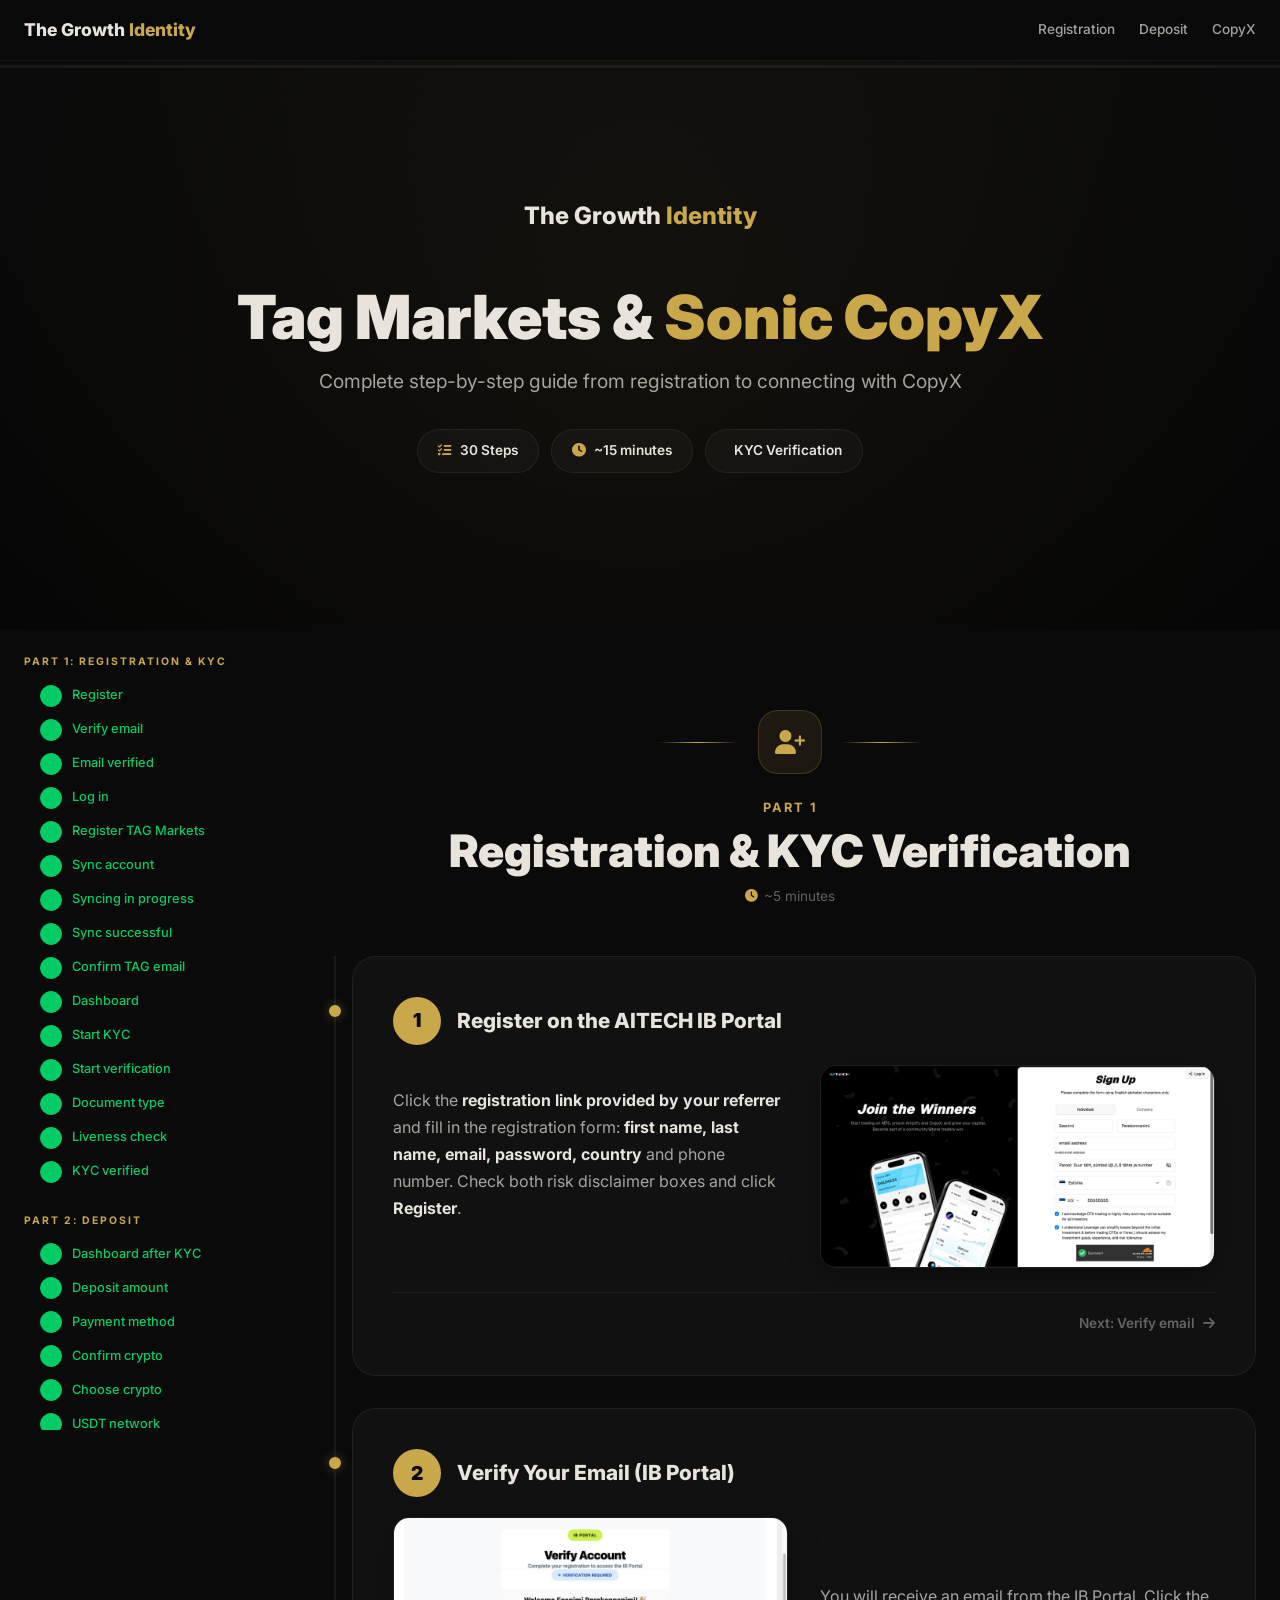
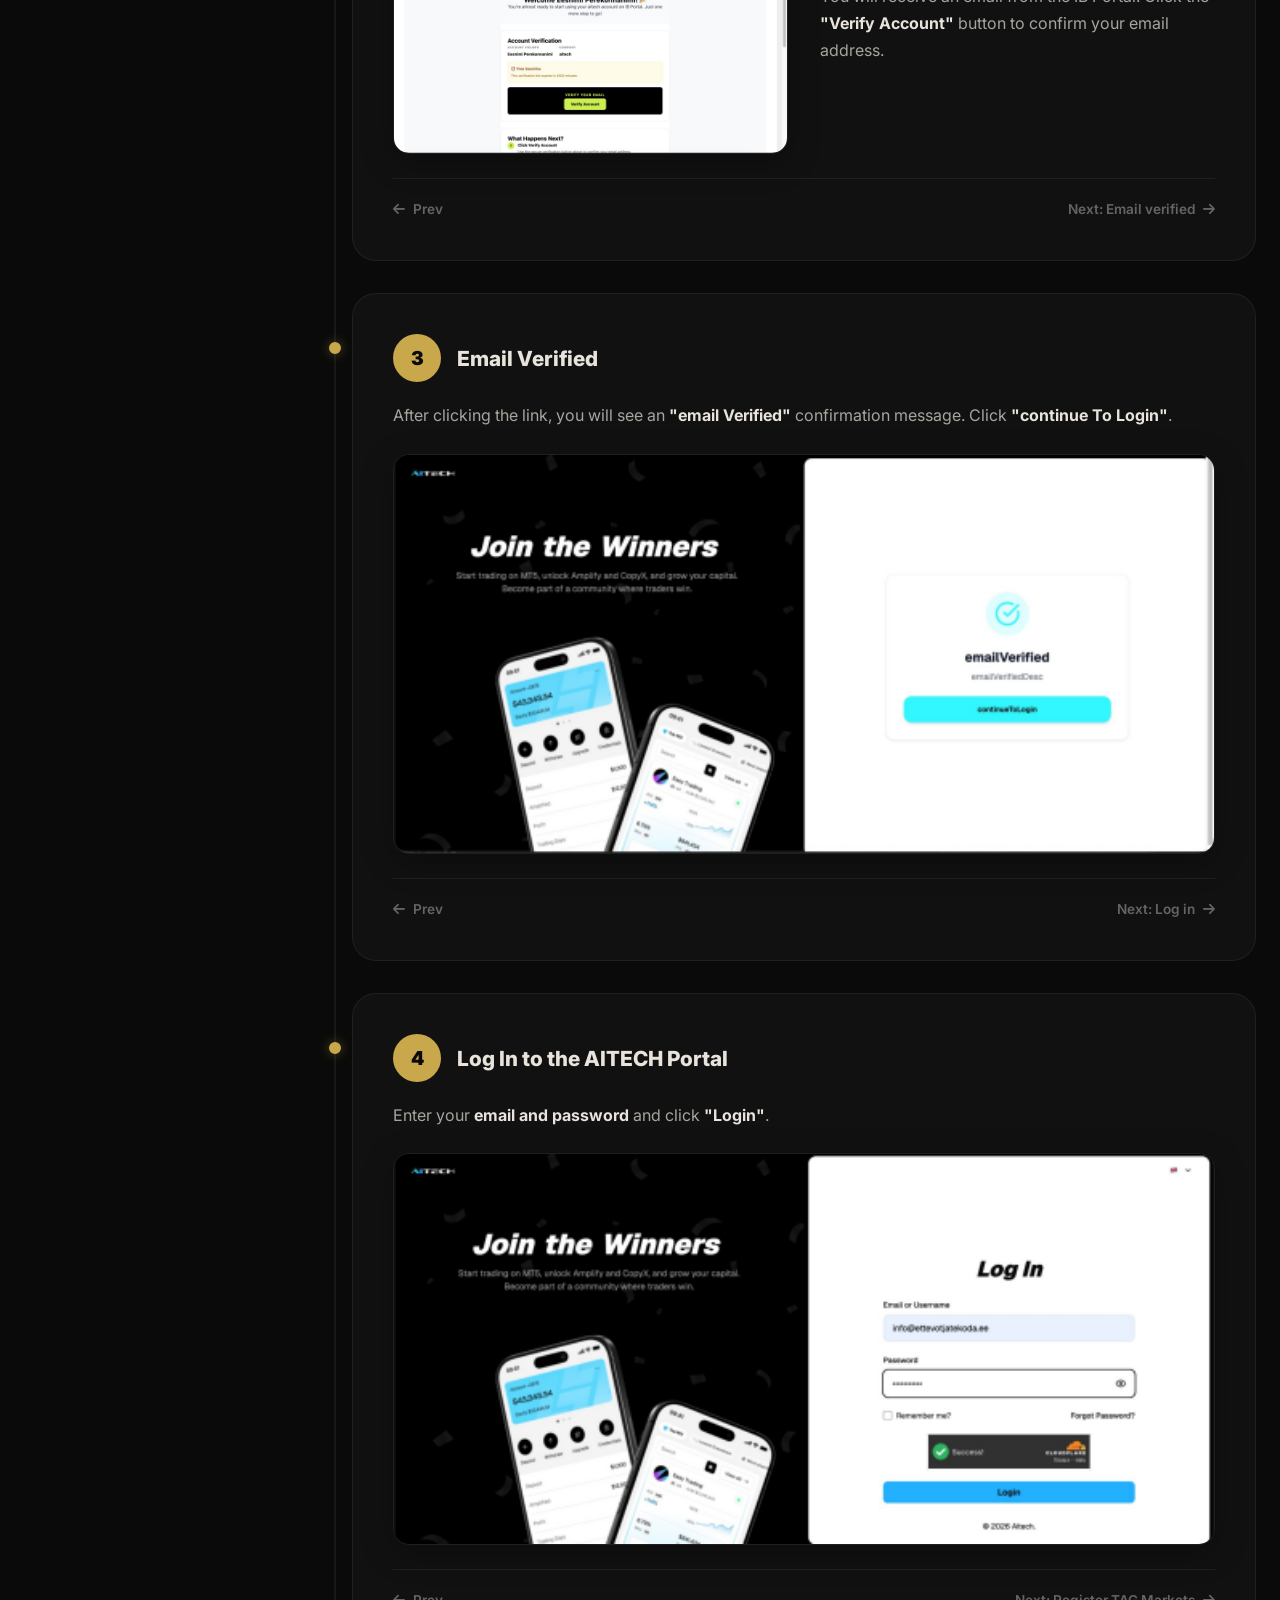
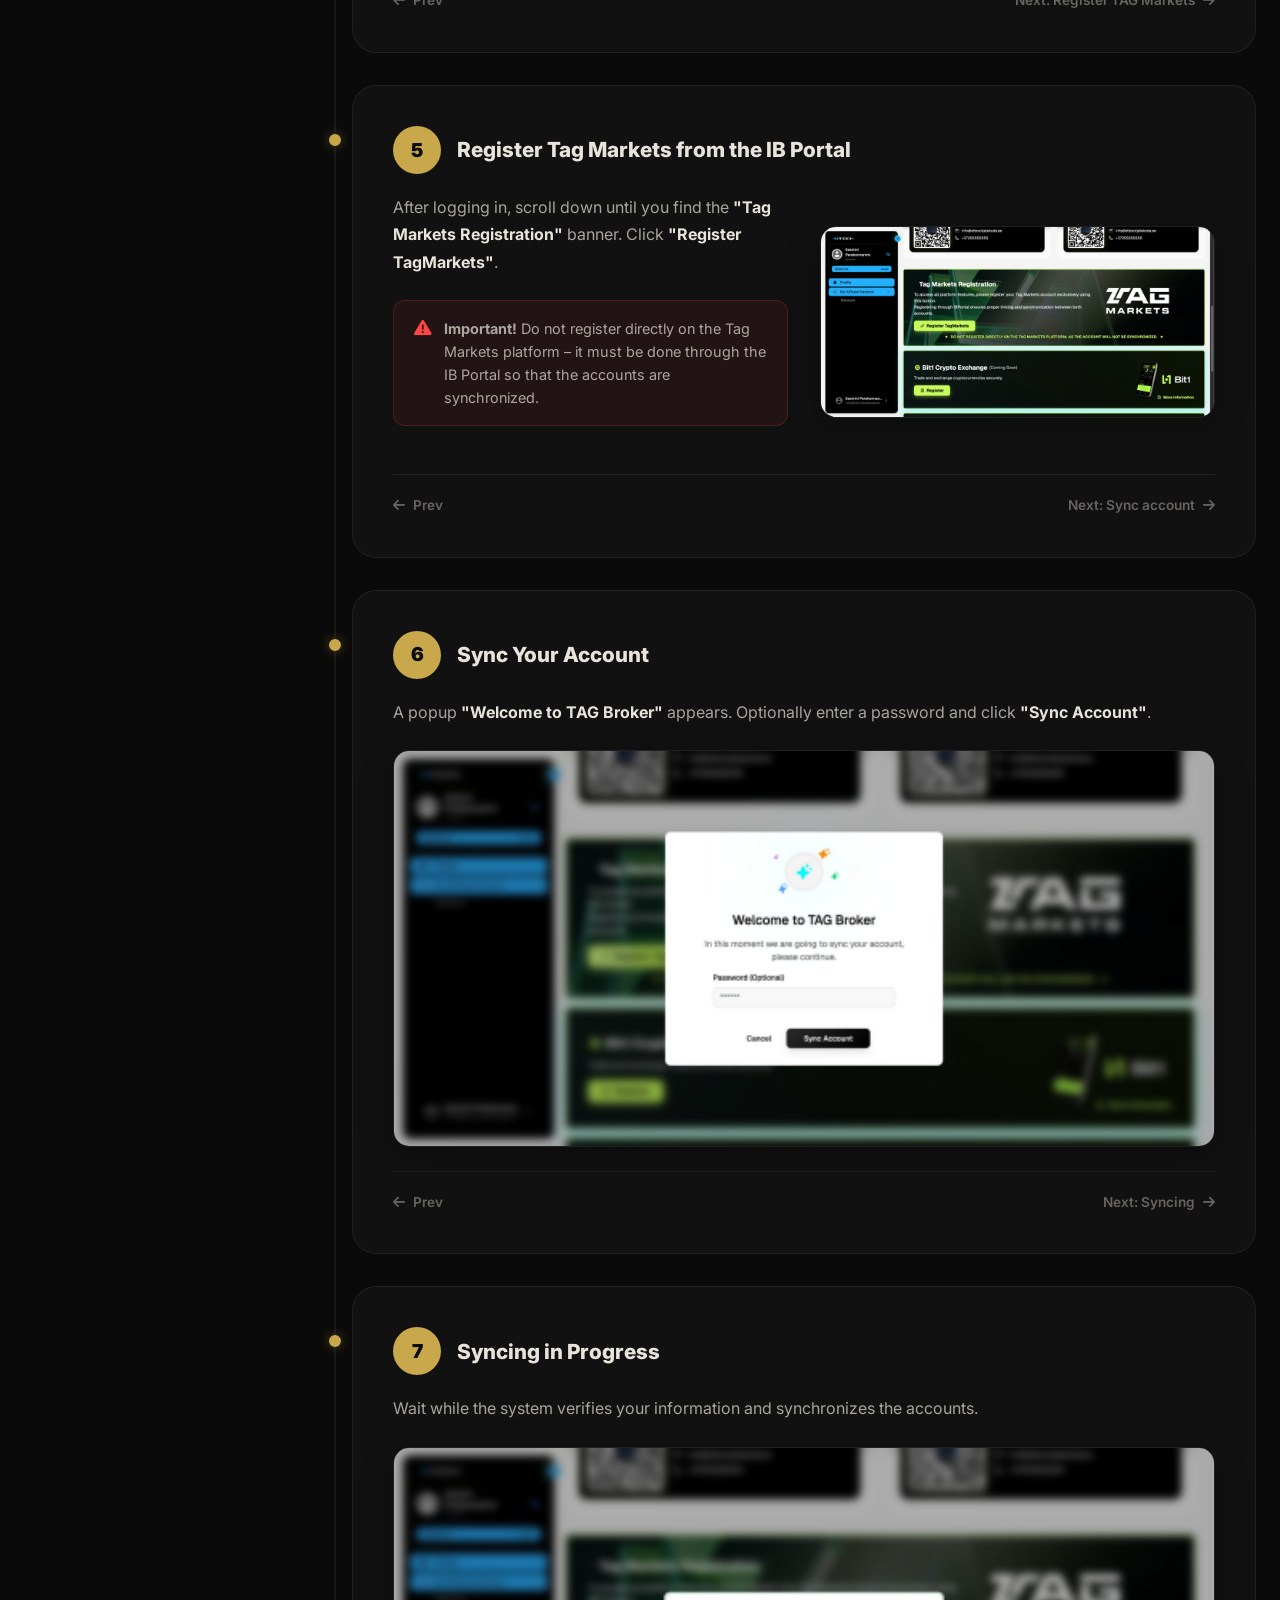
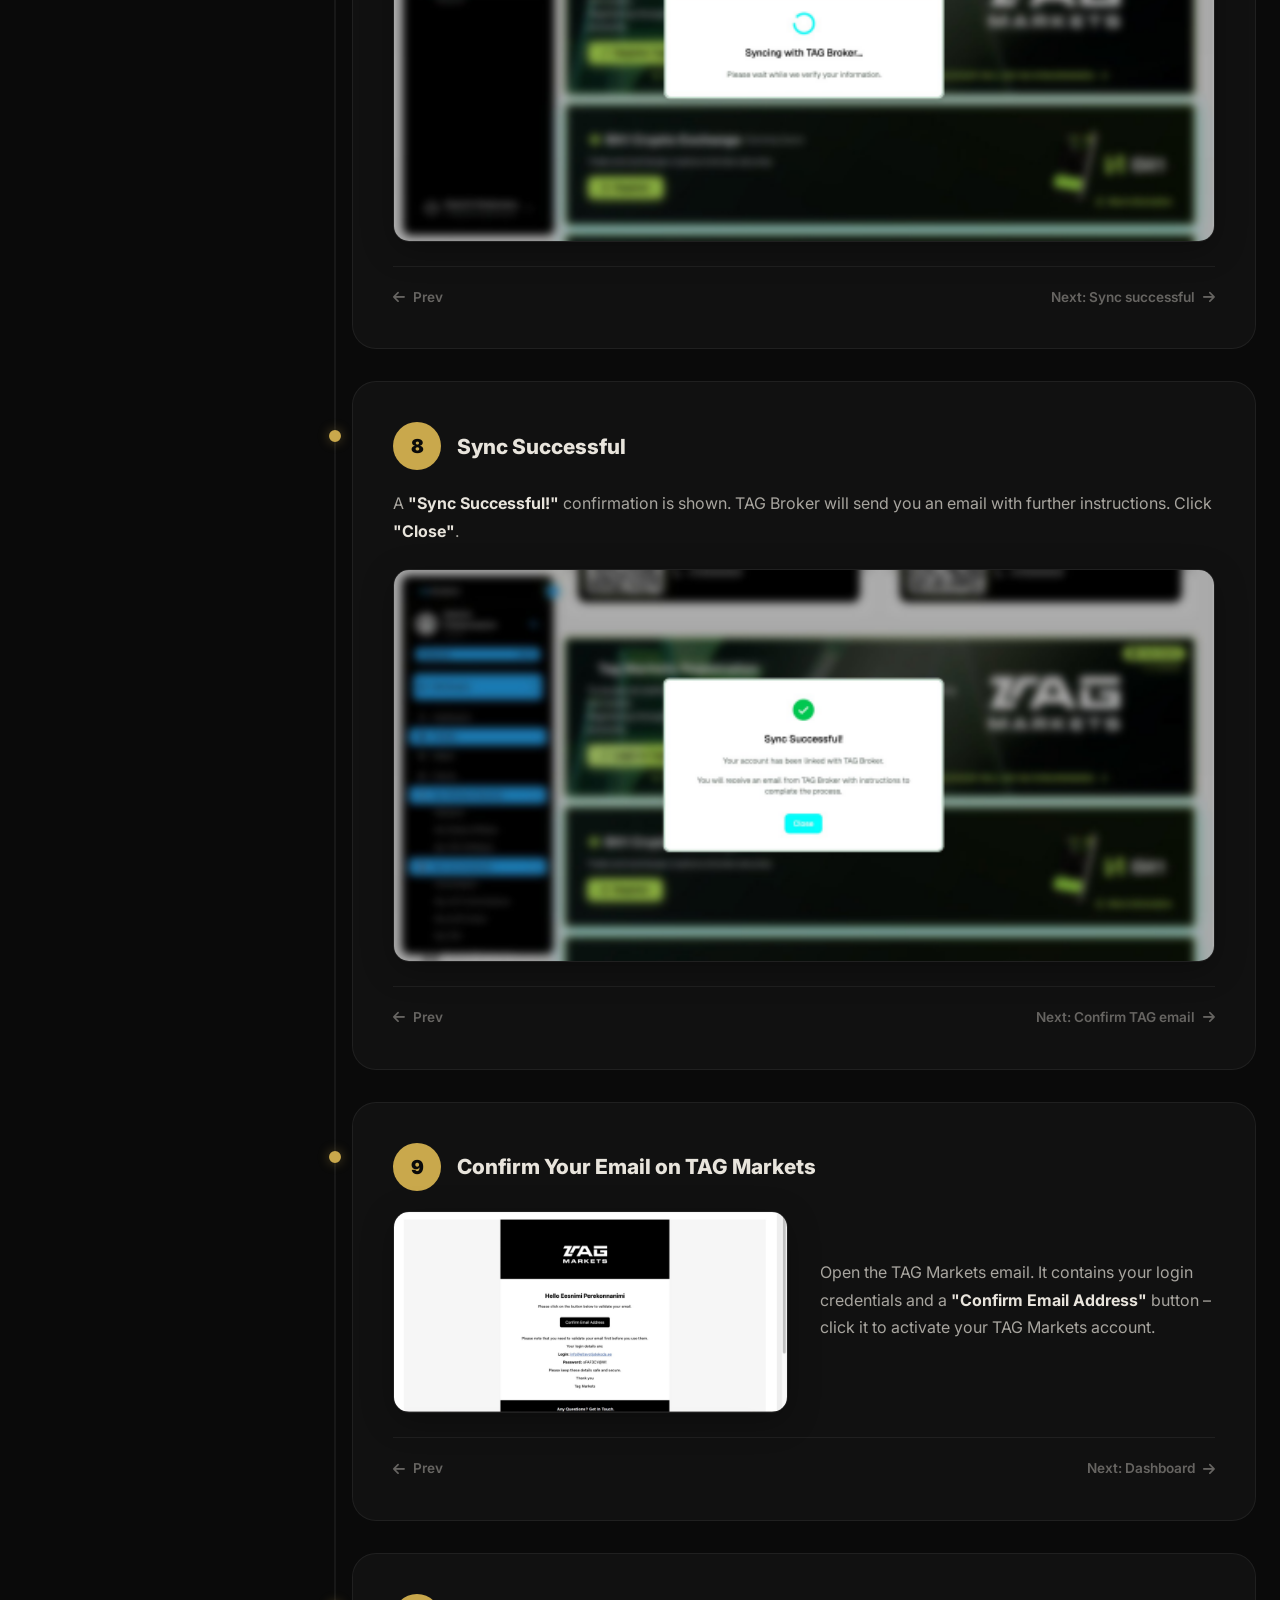
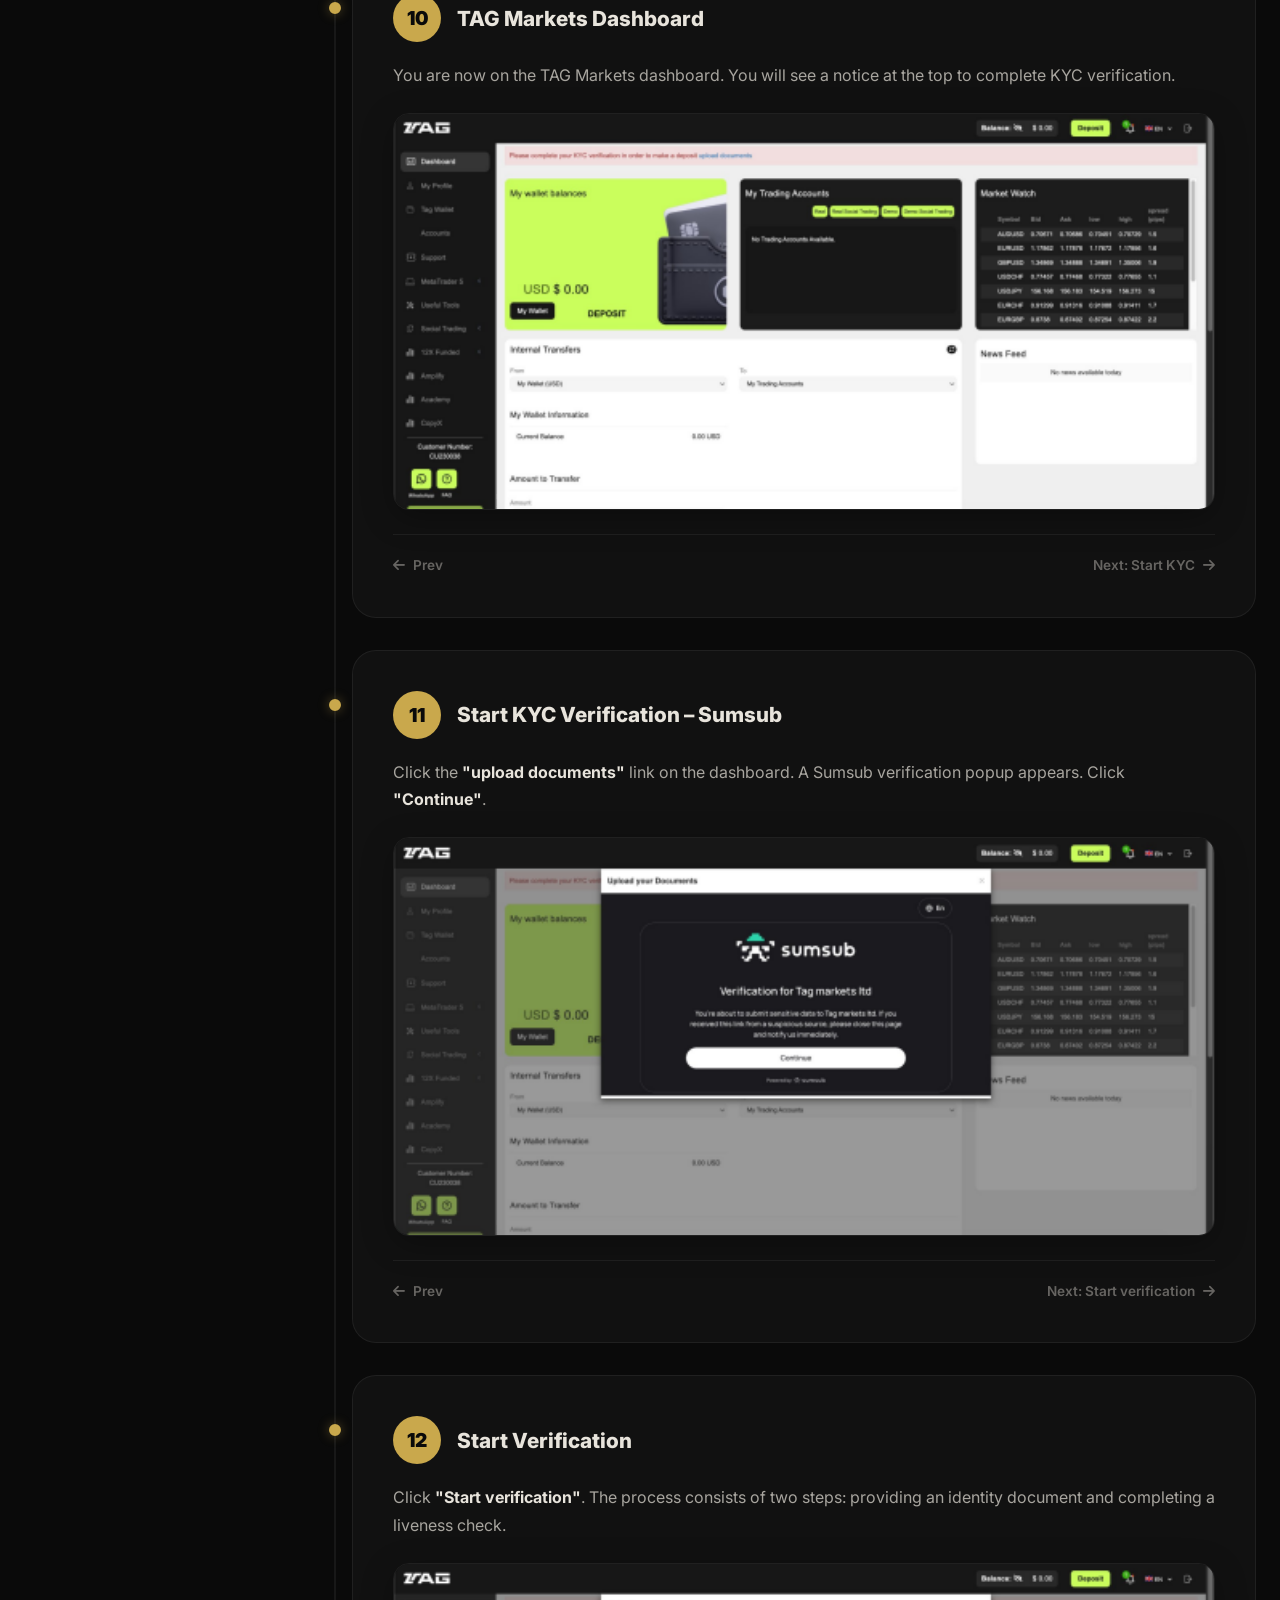
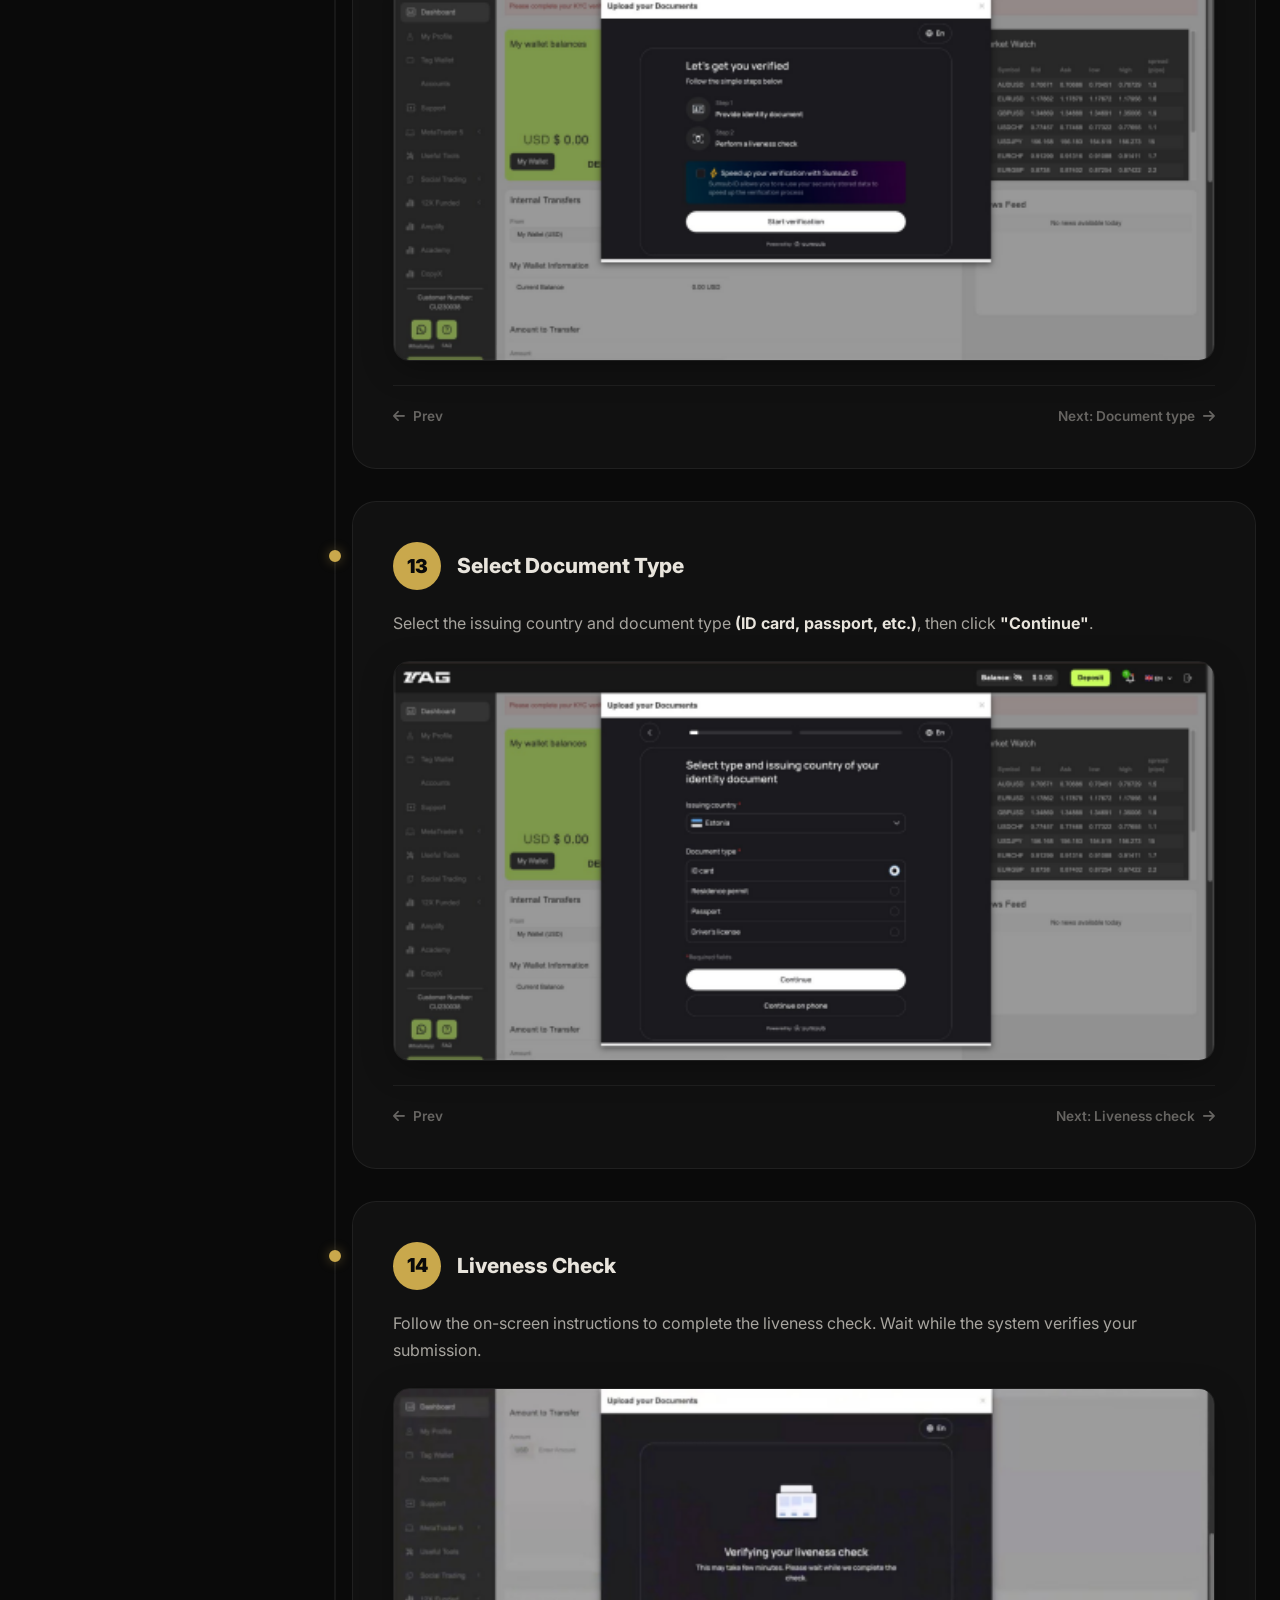
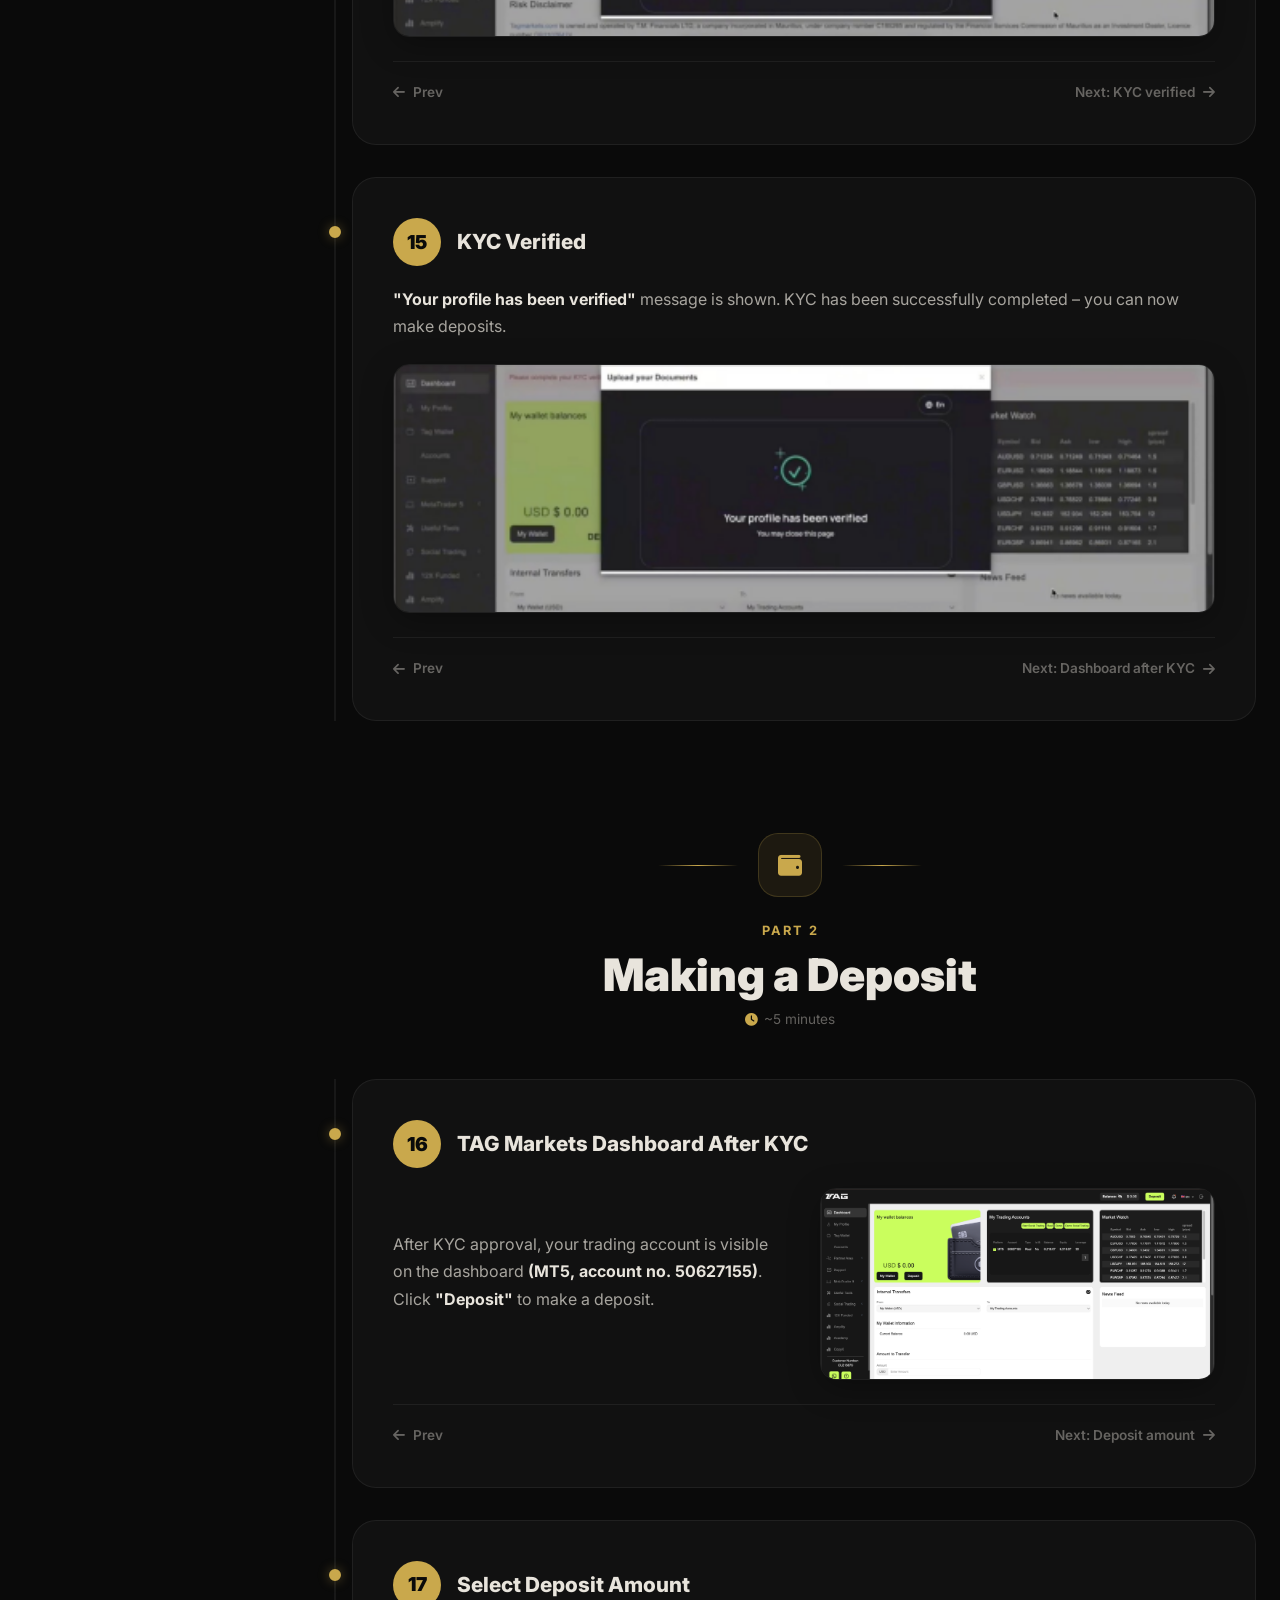
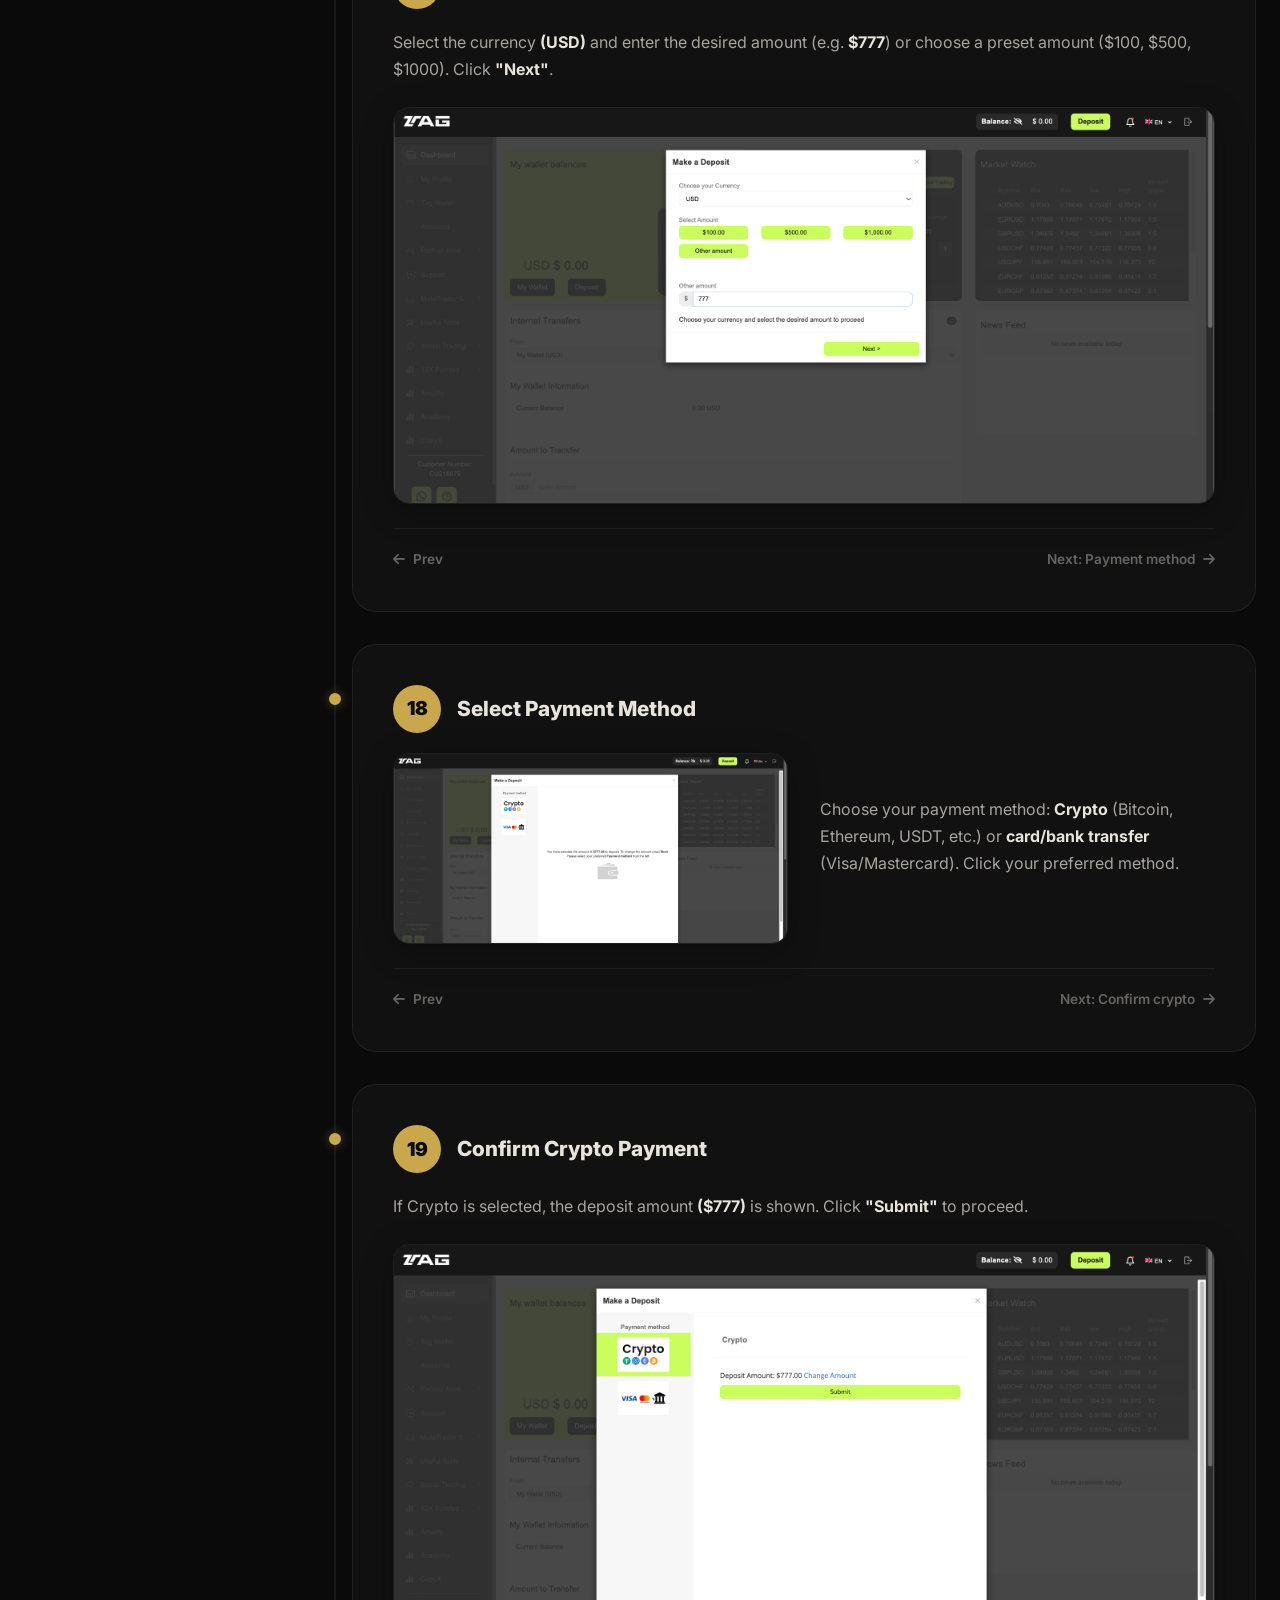
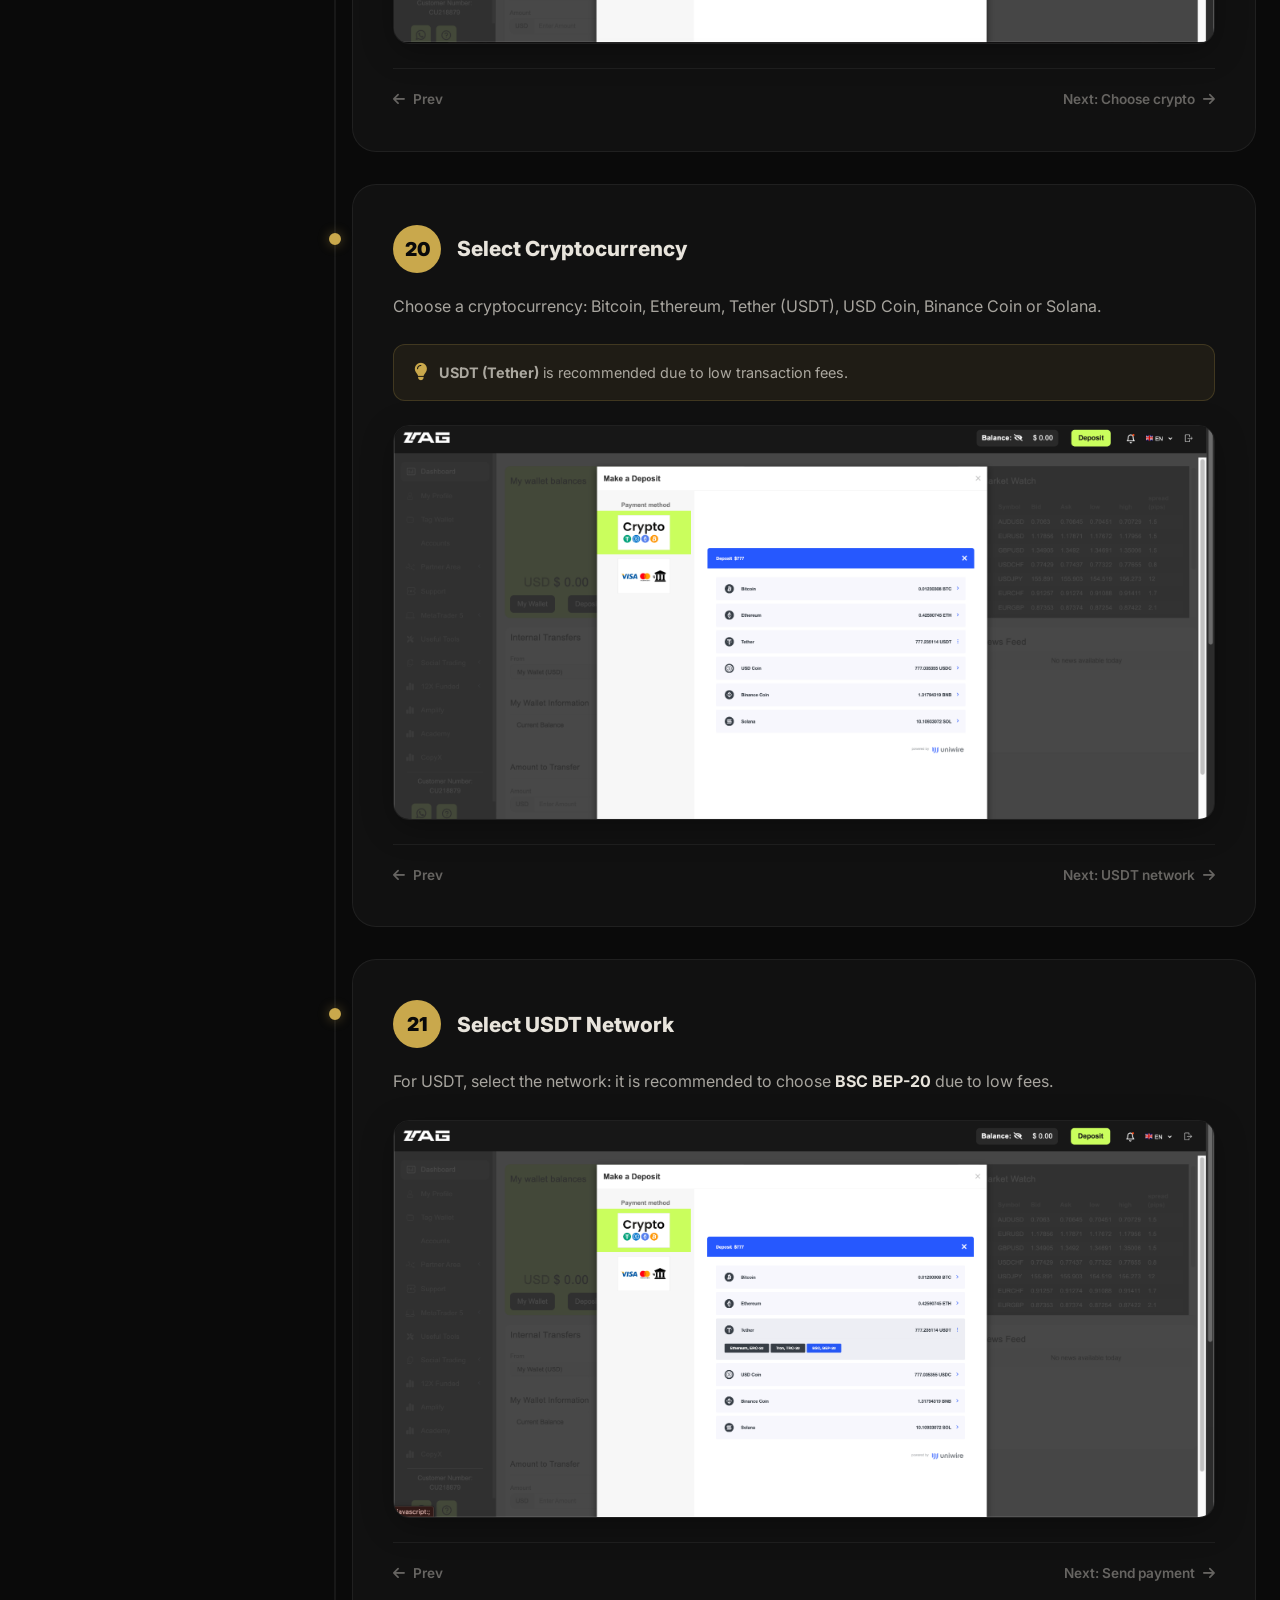
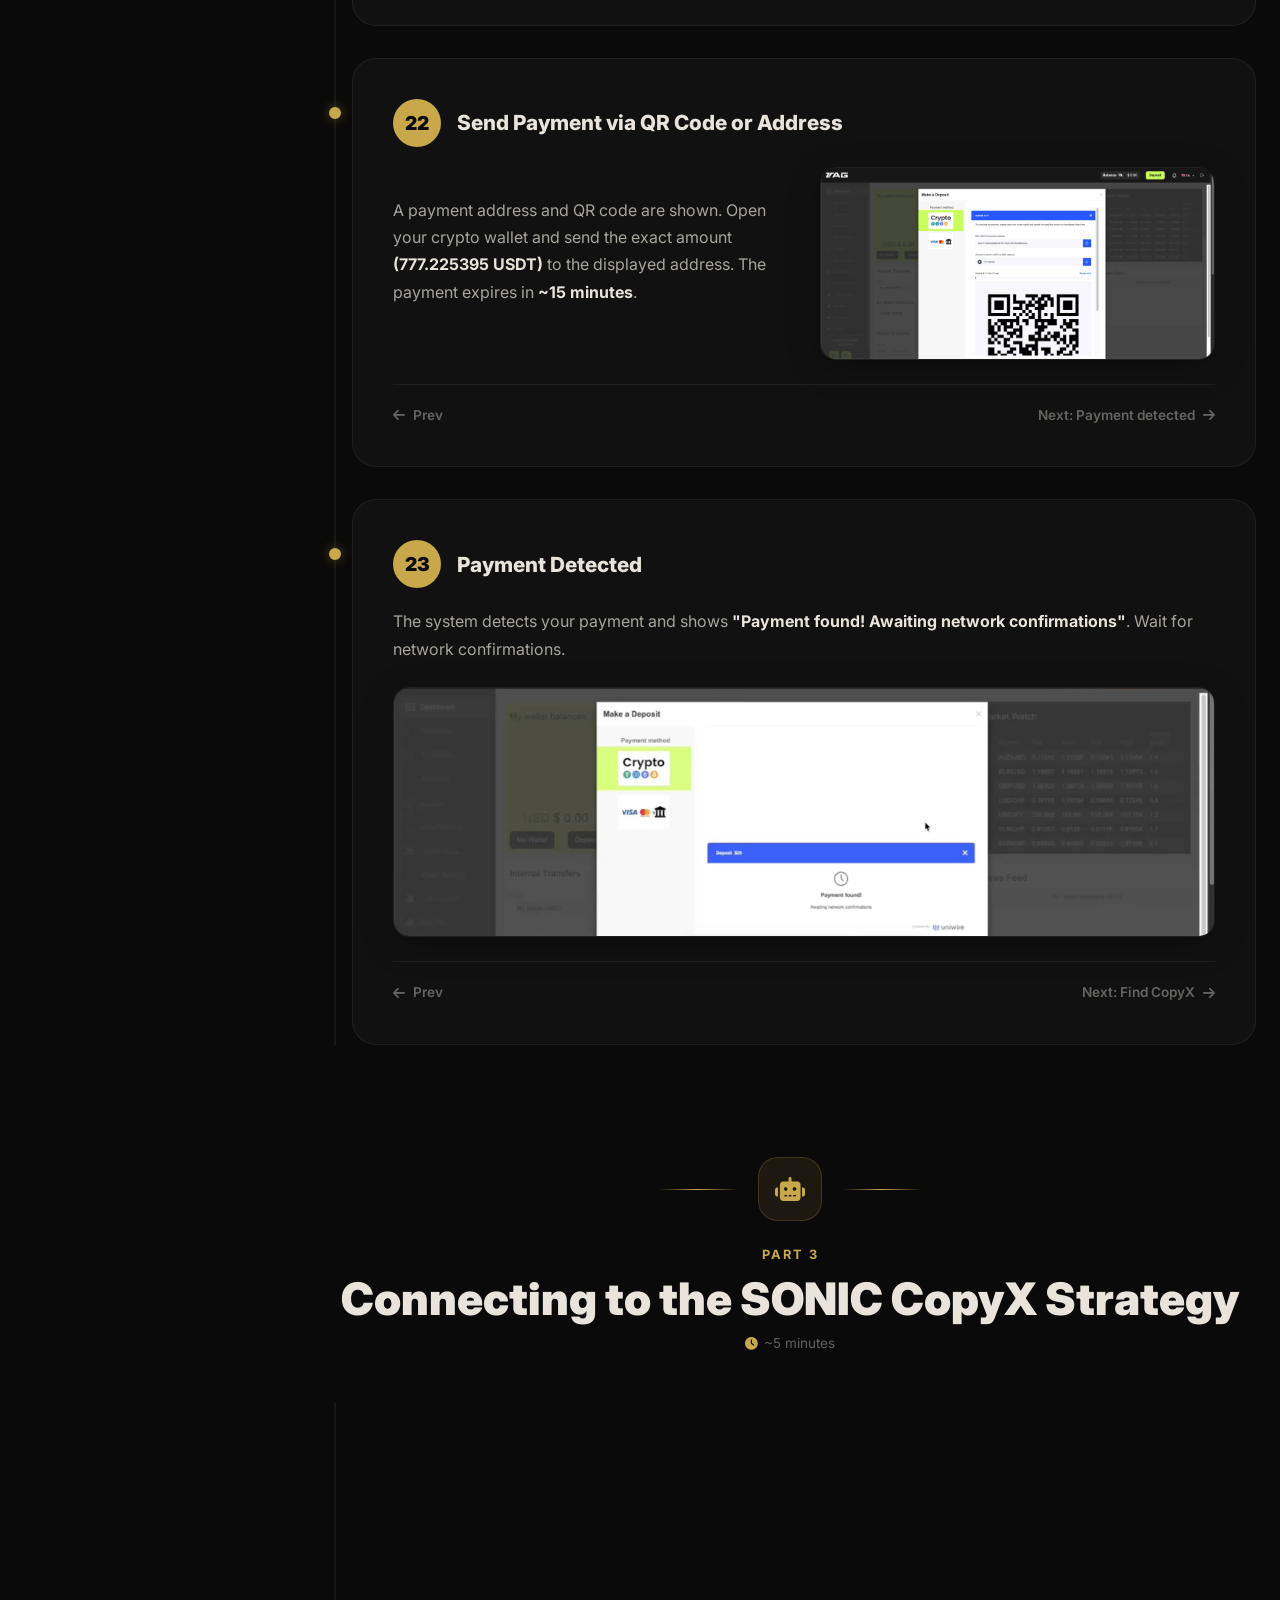
==== commit 5512bc70: "Redesign guide page to match presentation gold theme Update color scheme from blue-black/lime-green " ====
--- a/guide/index.html
+++ b/guide/index.html
@@ -11,18 +11,19 @@
 <style>
 *,*::before,*::after{box-sizing:border-box;margin:0;padding:0}
 :root{
---bg:#0a0e17;
---bg-card:#111827;
---bg-dark:#060b12;
---accent:#b8f847;
---accent-dim:#8bc634;
---gold:#d4a94b;
---text:#f1f5f9;
---text-dim:#94a3b8;
---text-muted:#64748b;
---border:#1e293b;
---green:#22c55e;
---red:#ef4444;
+--bg:#0a0a0a;
+--bg-card:rgba(255,255,255,0.03);
+--bg-dark:#050505;
+--accent:#c9a84c;
+--accent-dim:#a08839;
+--accent-light:#e8d48b;
+--gold:#c9a84c;
+--text:#e8e4dc;
+--text-dim:rgba(232,228,220,0.7);
+--text-muted:rgba(232,228,220,0.4);
+--border:rgba(255,255,255,0.06);
+--green:#00CC66;
+--red:#FF4444;
 }
 html{scroll-behavior:smooth}
 body{
@@ -35,7 +36,7 @@
 /* Navigation */
 .nav{
 position:fixed;top:0;left:0;right:0;
-background:rgba(10,14,23,0.95);
+background:rgba(10,10,10,0.95);
 backdrop-filter:blur(10px);
 border-bottom:1px solid var(--border);
 z-index:100;
@@ -76,7 +77,7 @@
 position:absolute;
 top:-50%;left:-50%;
 width:200%;height:200%;
-background:radial-gradient(circle at 50% 50%,rgba(184,248,71,0.03) 0%,transparent 50%);
+background:radial-gradient(circle at 50% 50%,rgba(201,168,76,0.06) 0%,transparent 50%);
 animation:heroGlow 8s ease-in-out infinite alternate;
 }
 @keyframes heroGlow{
@@ -174,7 +175,7 @@
 .sidebar-item.active{
 color:var(--accent);
 border-left-color:var(--accent);
-background:rgba(184,248,71,0.05);
+background:rgba(201,168,76,0.08);
 }
 .sidebar-item.completed{
 color:var(--green);
@@ -226,8 +227,8 @@
 }
 .part-icon{
 width:64px;height:64px;
-background:rgba(184,248,71,0.1);
-border:1px solid rgba(184,248,71,0.2);
+background:rgba(201,168,76,0.1);
+border:1px solid rgba(201,168,76,0.2);
 border-radius:20px;
 display:flex;align-items:center;justify-content:center;
 font-size:1.5rem;
@@ -286,7 +287,8 @@
 transform:translateY(0);
 }
 .step-card:hover{
-border-color:rgba(184,248,71,0.3);
+border-color:rgba(201,168,76,0.3);
+transform:translateY(-2px);
 }
 /* Timeline dot */
 .step-card::before{
@@ -305,7 +307,7 @@
 .step-card.visible::before{
 background:var(--accent);
 border-color:var(--accent);
-box-shadow:0 0 12px rgba(184,248,71,0.4);
+box-shadow:0 0 12px rgba(201,168,76,0.4);
 }
 .step-header{
 display:flex;
@@ -337,8 +339,8 @@
 font-weight:700;
 }
 .step-note{
-background:rgba(184,248,71,0.08);
-border:1px solid rgba(184,248,71,0.2);
+background:rgba(201,168,76,0.08);
+border:1px solid rgba(201,168,76,0.2);
 border-radius:12px;
 padding:16px 20px;
 margin-bottom:24px;
@@ -418,7 +420,7 @@
 }
 .progress-fill{
 height:100%;
-background:linear-gradient(90deg,var(--accent),var(--green));
+background:linear-gradient(90deg,var(--accent-dim),var(--accent),var(--accent-light));
 width:0%;
 transition:width 0.3s;
 }
@@ -477,7 +479,7 @@
 transform:translateY(20px);
 transition:all 0.3s;
 z-index:50;
-box-shadow:0 4px 20px rgba(184,248,71,0.3);
+box-shadow:0 4px 20px rgba(201,168,76,0.3);
 }
 .back-to-top.show{
 opacity:1;
@@ -485,7 +487,7 @@
 }
 .back-to-top:hover{
 transform:translateY(-2px);
-box-shadow:0 6px 24px rgba(184,248,71,0.4);
+box-shadow:0 6px 24px rgba(201,168,76,0.4);
 }
 
 /* Mobile menu */
@@ -526,7 +528,7 @@
 text-decoration:none;color:var(--text-muted);
 font-size:0.85rem;font-weight:500;transition:all 0.2s;
 }
-.mobile-drawer .sidebar-item.active{color:var(--accent);background:rgba(184,248,71,0.05)}
+.mobile-drawer .sidebar-item.active{color:var(--accent);background:rgba(201,168,76,0.08)}
 .mobile-drawer .sidebar-item.completed{color:var(--green)}
 .mobile-drawer .sidebar-num{
 width:24px;height:24px;
@@ -1382,7 +1384,7 @@
 </div><!-- /timeline -->
 
 <!-- Success card -->
-<div class="step-card" id="done" style="border-color:var(--accent);background:linear-gradient(135deg,rgba(184,248,71,0.05),rgba(34,197,94,0.03));">
+<div class="step-card" id="done" style="border-color:var(--accent);background:linear-gradient(135deg,rgba(201,168,76,0.08),rgba(201,168,76,0.03));">
 <div style="text-align:center">
 <div style="font-size:4rem;margin-bottom:16px">&#127881;</div>
 <h2 style="font-size:2rem;font-weight:900;margin-bottom:12px">Congratulations! Everything is Set Up!</h2>
